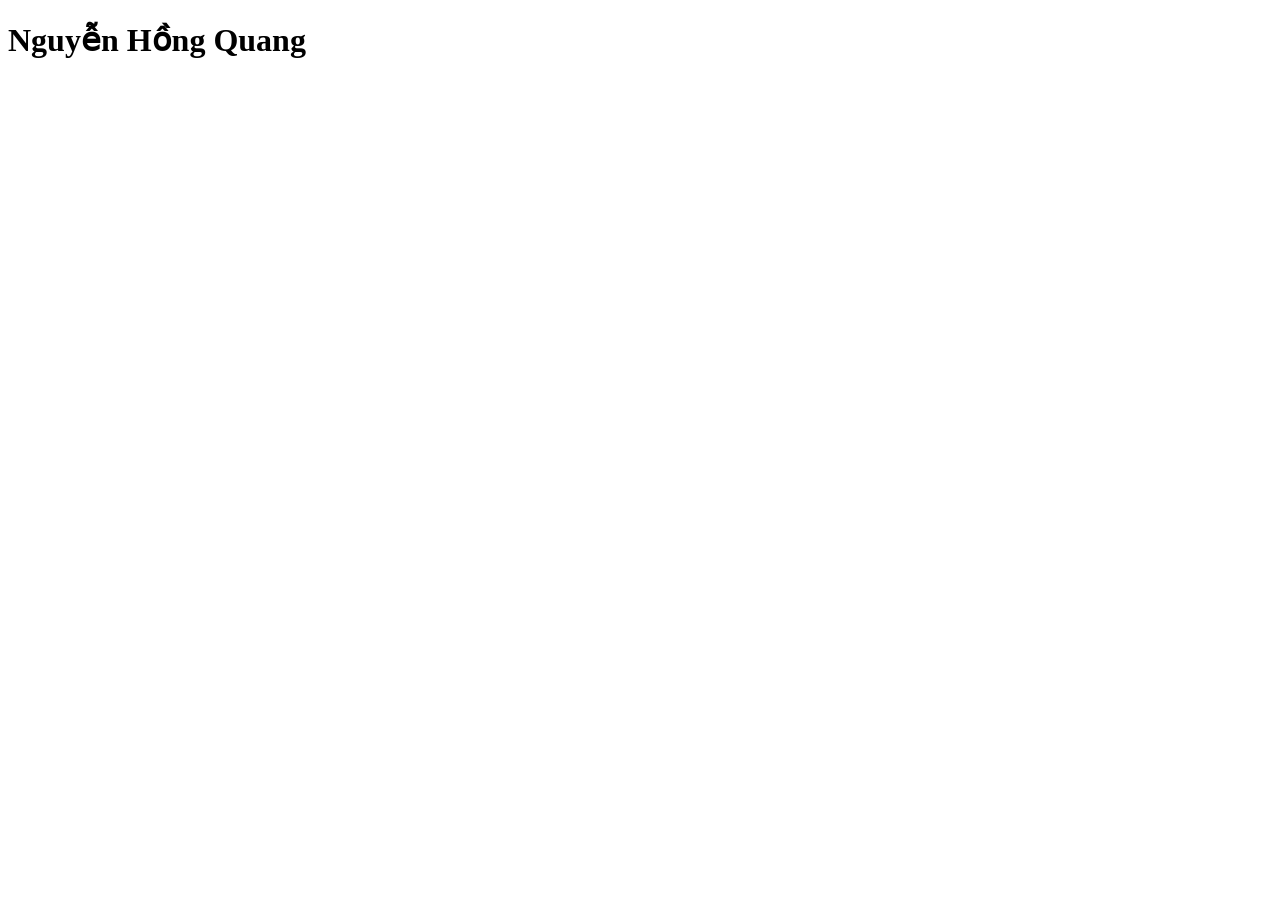
==== index.html @ aab3b7e2 "commit index" ====
<!DOCTYPE html>
<html lang="en">
<head>
    <meta charset="UTF-8">
    <meta http-equiv="X-UA-Compatible" content="IE=edge">
    <meta name="viewport" content="width=device-width, initial-scale=1.0">
    <title>Document</title>
</head>
<body>
    <h1>Nguyễn Hồng Quang</h1>
</body>
</html>
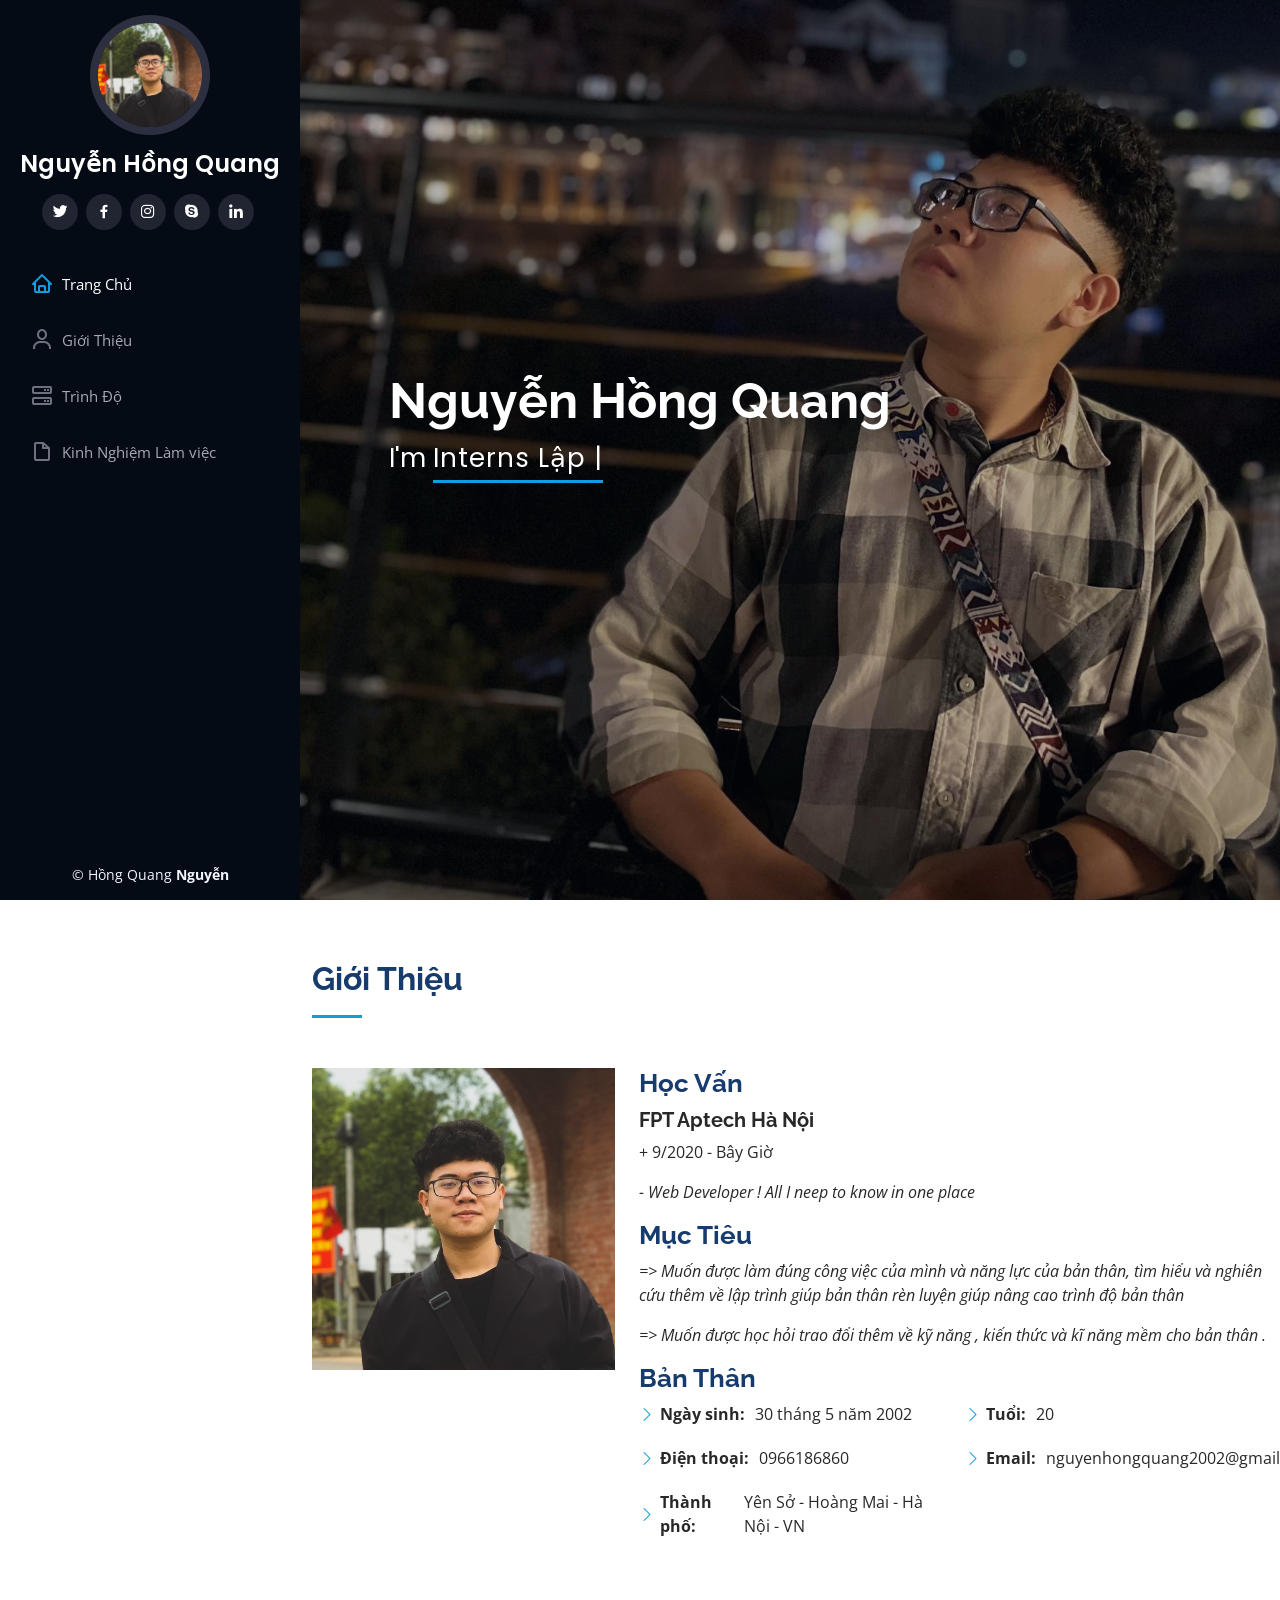
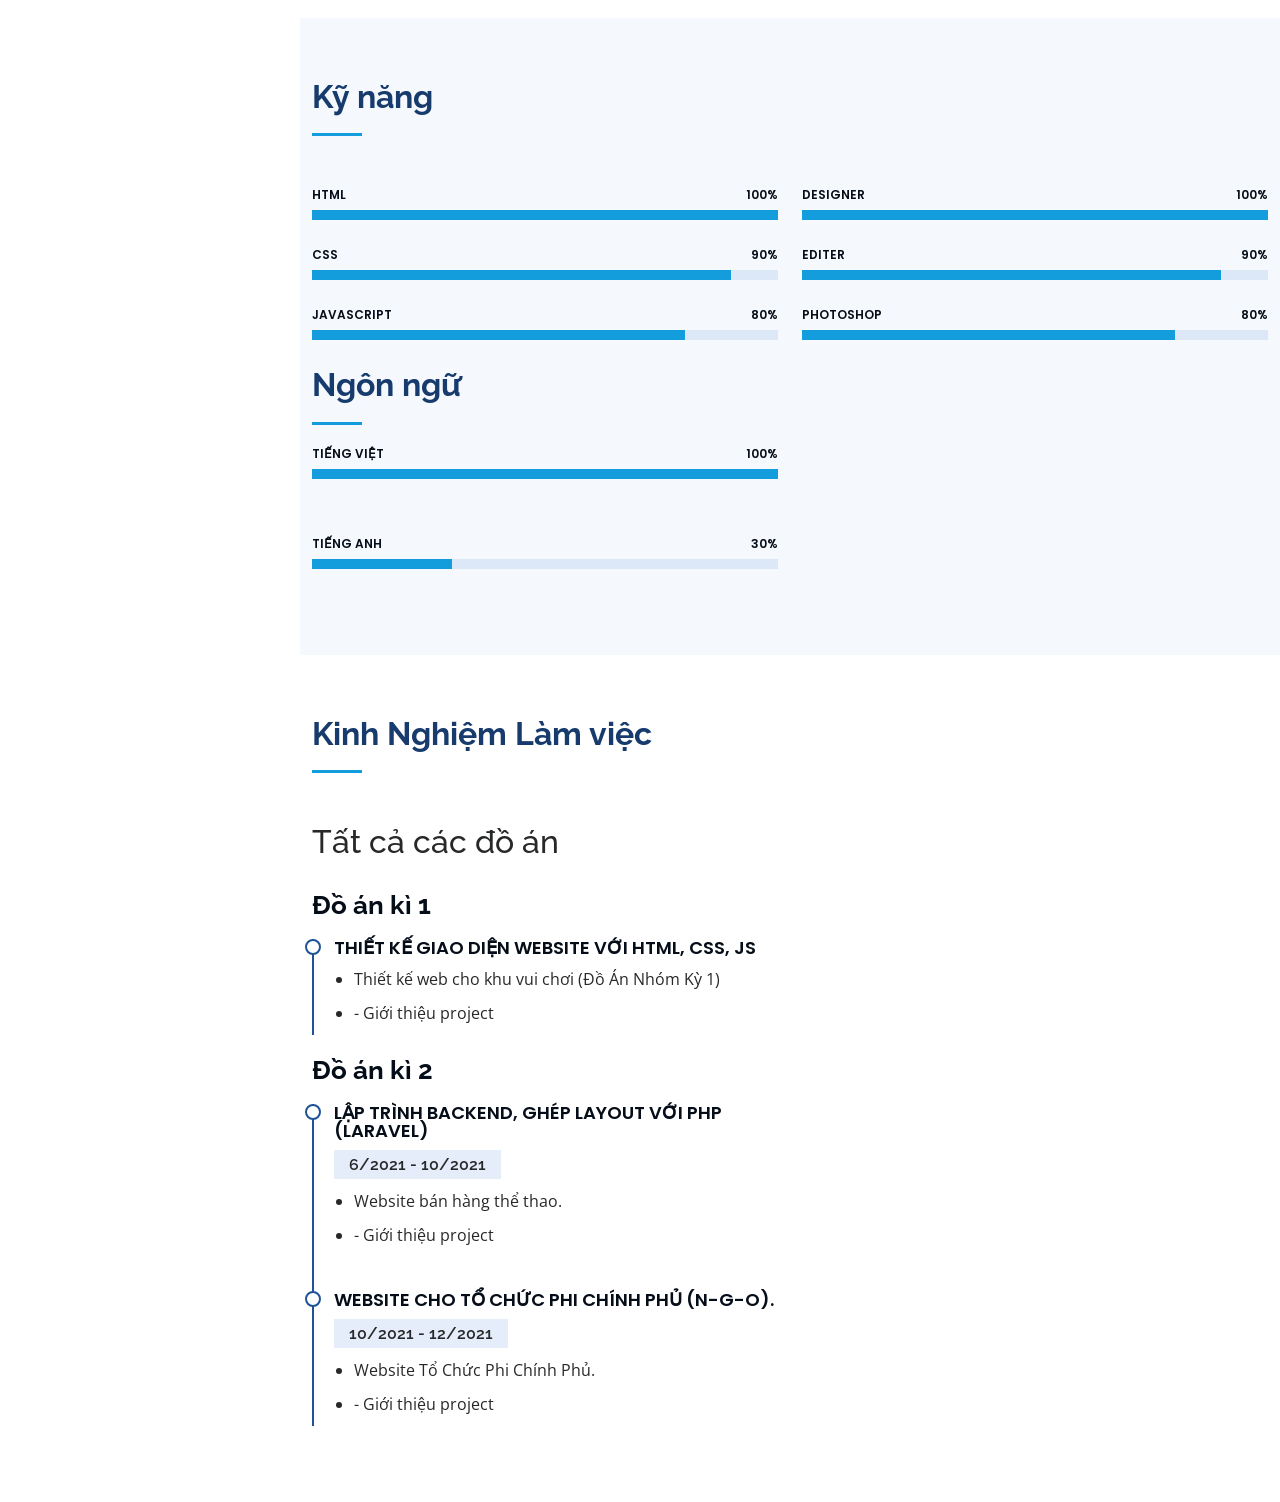
==== commit ada23c51: "updatemoi" ====
--- a/index.html
+++ b/index.html
@@ -4,9 +4,253 @@
     <meta charset="UTF-8">
     <meta http-equiv="X-UA-Compatible" content="IE=edge">
     <meta name="viewport" content="width=device-width, initial-scale=1.0">
-    <title>Document</title>
+    <link href="https://fonts.googleapis.com/css?family=Open+Sans:300,300i,400,400i,600,600i,700,700i|Raleway:300,300i,400,400i,500,500i,600,600i,700,700i|Poppins:300,300i,400,400i,500,500i,600,600i,700,700i" rel="stylesheet">
+
+    <!-- Favicons -->
+    <link href="assets/img/logo.png" rel="icon">
+    <link href="assets/img/apple-touch-icon.png" rel="apple-touch-icon">
+
+    <!-- Google Fonts -->
+    <link href="https://fonts.googleapis.com/css?family=Open+Sans:300,300i,400,400i,600,600i,700,700i|Raleway:300,300i,400,400i,500,500i,600,600i,700,700i|Poppins:300,300i,400,400i,500,500i,600,600i,700,700i" rel="stylesheet">
+
+    <!-- Vendor CSS Files -->
+    <link href="assets/vendor/aos/aos.css" rel="stylesheet">
+    <link href="assets/vendor/bootstrap/css/bootstrap.min.css" rel="stylesheet">
+    <link href="assets/vendor/bootstrap-icons/bootstrap-icons.css" rel="stylesheet">
+    <link href="assets/vendor/boxicons/css/boxicons.min.css" rel="stylesheet">
+    <link href="assets/vendor/glightbox/css/glightbox.min.css" rel="stylesheet">
+    <link href="assets/vendor/swiper/swiper-bundle.min.css" rel="stylesheet">
+
+    <!-- Template Main CSS File -->
+    <link href="assets/css/style.css" rel="stylesheet">
+    <title>Nguyễn Hồng Quang</title>
 </head>
 <body>
-    <h1>Nguyễn Hồng Quang</h1>
+ <!-- ======= Mobile nav toggle button ======= -->
+ <i class="bi bi-list mobile-nav-toggle d-xl-none"></i>
+
+ <!-- ======= Header ======= -->
+ <header id="header">
+   <div class="d-flex flex-column">
+
+     <div class="profile">
+       <img src="assets/img/avata.jpg" alt="" class="img-fluid rounded-circle">
+       <h1 class="text-light"><a href="index.html">Nguyễn Hồng Quang </a></h1>
+       <div class="social-links mt-3 text-center">
+         <a href="#" class="twitter"><i class="bx bxl-twitter"></i></a>
+         <a href="https://www.facebook.com/nguyenhongquang3005.HN" class="facebook"><i class="bx bxl-facebook"></i></a>
+         <a href="https://www.instagram.com/_q.n.h305_/" class="instagram"><i class="bx bxl-instagram"></i></a>
+         <a href="#" class="google-plus"><i class="bx bxl-skype"></i></a>
+         <a href="#" class="linkedin"><i class="bx bxl-linkedin"></i></a>
+       </div>
+     </div>
+
+     <nav id="navbar" class="nav-menu navbar">
+       <ul>
+         <li><a href="#hero" class="nav-link scrollto active"><i class="bx bx-home"></i> <span>Trang Chủ</span></a></li>
+         <li><a href="#about" class="nav-link scrollto"><i class="bx bx-user"></i> <span>Giới Thiệu</span></a></li>
+         <li><a href="#skills" class="nav-link scrollto"><i class="bx bx-server"></i> <span>Trình Độ</span></a></li>
+         <li><a href="#resume" class="nav-link scrollto"><i class="bx bx-file-blank"></i> <span>Kinh Nghiệm Làm việc</span></a></li>
+        </ul>
+       </ul>
+     </nav><!-- .nav-menu -->
+   </div>
+ </header><!-- End Header -->
+ <section id="hero" class="d-flex flex-column justify-content-center align-items-center">
+    <div class="hero-container" data-aos="fade-in">
+      <h1>Nguyễn Hồng Quang</h1>
+      <p>I'm <span class="typed" data-typed-items="Interns Lập Trình Viên ,Designer,Photographer"></span></p>
+    </div>
+  </section><!-- End Hero -->
+  <main id="main">
+
+    <!-- ======= About Section ======= -->
+    <section id="about" class="about">
+      <div class="container">
+
+        <div class="section-title">
+          <h2>Giới Thiệu</h2>
+        </div>
+        <div class="row">
+          <div class="col-lg-4" data-aos="fade-right">
+            <img src="assets/img/avata.jpg" class="img-fluid" alt="">
+          </div>
+          <div class="col-lg-8 pt-4 pt-lg-0 content" data-aos="fade-left">
+            <h3>Học Vấn</h3>
+            <h5><b>FPT Aptech Hà Nội</b></h5>
+            <p> + 9/2020 - Bây Giờ</p>
+            <p><i>- Web Developer ! All I neep to know in one place</i></p>
+            <h3>Mục Tiêu</h3>
+            <h4><b></b></h4>
+            <p><i>=> Muốn được làm đúng công việc của mình và năng lực của bản thân, tìm hiểu và nghiên cứu thêm về lập trình 
+                giúp bản thân rèn luyện giúp nâng cao trình độ bản thân 
+            </i></p>
+            <p><i>=> Muốn được học hỏi trao đổi thêm về kỹ năng , kiến thức và kĩ năng mềm cho bản thân .</i></p>
+            <h3>Bản Thân </h3>
+            <div class="row">
+              <div class="col-lg-6">
+                <ul>
+                  <li><i class="bi bi-chevron-right"></i> <strong>Ngày sinh:</strong> <span>30 tháng 5 năm 2002</span></li>
+                  <li><i class="bi bi-chevron-right"></i> <strong>Điện thoại:</strong> <span>0966186860</span></li>
+                  <li><i class="bi bi-chevron-right"></i> <strong>Thành phố:</strong> <span>Yên Sở - Hoàng Mai - Hà Nội - VN</span></li>
+                </ul>
+              </div>
+              <div class="col-lg-6">
+                <ul>
+                  <li><i class="bi bi-chevron-right"></i> <strong>Tuổi:</strong> <span>20</span></li>
+                  <li><i class="bi bi-chevron-right"></i> <strong>Email:</strong> <span>nguyenhongquang2002@gmail.com</span></li>
+                </ul>
+              </div>
+            </div>
+          </div>
+        </div>
+
+      </div>
+    </section><!-- End About Section -->
+    <!-- ======= Skills Section ======= -->
+    <section id="skills" class="skills section-bg">
+      <div class="container">
+
+        <div class="section-title">
+          <h2>Kỹ năng</h2>
+        </div>
+        <div class="row skills-content">
+          <div class="col-lg-6" data-aos="fade-up">
+
+            <div class="progress">
+              <span class="skill">HTML <i class="val">100%</i></span>
+              <div class="progress-bar-wrap">
+                <div class="progress-bar" role="progressbar" aria-valuenow="100" aria-valuemin="0" aria-valuemax="100"></div>
+              </div>
+            </div>
+
+            <div class="progress">
+              <span class="skill">CSS <i class="val">90%</i></span>
+              <div class="progress-bar-wrap">
+                <div class="progress-bar" role="progressbar" aria-valuenow="90" aria-valuemin="0" aria-valuemax="100"></div>
+              </div>
+            </div>
+
+            <div class="progress">
+              <span class="skill">JavaScript <i class="val">80%</i></span>
+              <div class="progress-bar-wrap">
+                <div class="progress-bar" role="progressbar" aria-valuenow="80" aria-valuemin="0" aria-valuemax="100"></div>
+              </div>
+            </div>
+
+            <div class="section-title">
+            <h2>Ngôn ngữ</h2>
+            
+            <div class="progress">
+                <span class="skill">Tiếng Việt <i class="val">100%</i></span>
+                <div class="progress-bar-wrap">
+                  <div class="progress-bar" role="progressbar" aria-valuenow="100" aria-valuemin="0" aria-valuemax="100"></div>
+                </div>
+              </div>
+            </div>
+
+              <div class="progress">
+                <span class="skill">Tiếng Anh <i class="val">30%</i></span>
+                <div class="progress-bar-wrap">
+                  <div class="progress-bar" role="progressbar" aria-valuenow="30" aria-valuemin="0" aria-valuemax="100"></div>
+                </div>
+              </div>
+
+              
+
+          </div>
+
+          <div class="col-lg-6" data-aos="fade-up" data-aos-delay="100">
+
+            <div class="progress">
+              <span class="skill">Designer <i class="val">100%</i></span>
+              <div class="progress-bar-wrap">
+                <div class="progress-bar" role="progressbar" aria-valuenow="100" aria-valuemin="0" aria-valuemax="100"></div>
+              </div>
+            </div>
+
+            <div class="progress">
+              <span class="skill">Editer <i class="val">90%</i></span>
+              <div class="progress-bar-wrap">
+                <div class="progress-bar" role="progressbar" aria-valuenow="90" aria-valuemin="0" aria-valuemax="100"></div>
+              </div>
+            </div>
+
+            <div class="progress">
+              <span class="skill">Photoshop <i class="val">80%</i></span>
+              <div class="progress-bar-wrap">
+                <div class="progress-bar" role="progressbar" aria-valuenow="80" aria-valuemin="0" aria-valuemax="100"></div>
+              </div>
+            </div>
+
+          </div>
+
+        </div>
+
+      </div>
+    </section><!-- End Skills Section -->
+
+    <!-- ======= Resume Section ======= -->
+    <section id="resume" class="resume">
+      <div class="container">
+        <div class="section-title">
+          <h2>Kinh Nghiệm Làm việc</h2>
+        </div>
+        <h2>Tất cả các đồ án </h2>
+        <div class="row">
+          <div class="col-lg-6" data-aos="fade-up">
+            <h3 class="resume-title">Đồ án kì 1</h3>
+            <div class="resume-item pb-0">
+              <h4>Thiết kế giao diện Website với HTML, CSS, JS</h4>
+              <ul>
+                <li>Thiết kế web cho khu vui chơi (Đồ Án Nhóm Kỳ 1)</li>
+                <li>- Giới thiệu project</li>
+              </ul>
+            </div>
+
+            <h3 class="resume-title">Đồ án kì 2</h3>
+            <div class="resume-item">
+              <h4>Lập trình Backend, ghép layout với PHP (Laravel)</h4>
+              <h5>6/2021 - 10/2021</h5>
+              <ul>
+                <li>Website bán hàng thể thao.</li>
+                <li>- Giới thiệu project</li>
+              </ul>
+            </div>
+            <div class="resume-item">
+              <h4>Website cho tổ chức phi chính phủ (N-G-O).</h4>
+              <h5>10/2021 - 12/2021</h5>
+              <ul>
+                <li>Website Tổ Chức Phi Chính Phủ.</li>
+                <li>- Giới thiệu project</li>
+              </ul>
+            </div>
+          </div>
+        </div>
+
+      </div>
+    </section><!-- End Resume Section -->
+    <!-- ======= Testimonials Section ======= -->
+  </main><!-- End #main -->
+  <footer id="footer">
+    <div class="container">
+      <div class="copyright">
+        &copy; Hồng Quang <strong><span>Nguyễn</span></strong>
+      </div>
+    </div>
+  </footer><!-- End  Footer -->
 </body>
+  <!-- Vendor JS Files -->
+  <script src="assets/vendor/purecounter/purecounter.js"></script>
+  <script src="assets/vendor/aos/aos.js"></script>
+  <script src="assets/vendor/bootstrap/js/bootstrap.bundle.min.js"></script>
+  <script src="assets/vendor/glightbox/js/glightbox.min.js"></script>
+  <script src="assets/vendor/isotope-layout/isotope.pkgd.min.js"></script>
+  <script src="assets/vendor/swiper/swiper-bundle.min.js"></script>
+  <script src="assets/vendor/typed.js/typed.min.js"></script>
+  <script src="assets/vendor/waypoints/noframework.waypoints.js"></script>
+  <script src="assets/vendor/php-email-form/validate.js"></script>
+
+  <!-- Template Main JS File -->
+  <script src="assets/js/main.js"></script>
 </html>
--- a/assets/css/style.css
+++ b/assets/css/style.css
@@ -0,0 +1,954 @@
+/**
+* Template Name: iPortfolio - v3.7.0
+* Template URL: https://bootstrapmade.com/iportfolio-bootstrap-portfolio-websites-template/
+* Author: BootstrapMade.com
+* License: https://bootstrapmade.com/license/
+*/
+
+/*--------------------------------------------------------------
+# General
+--------------------------------------------------------------*/
+body {
+  font-family: "Open Sans", sans-serif;
+  color: #272829;
+}
+
+a {
+  color: #149ddd;
+  text-decoration: none;
+}
+
+a:hover {
+  color: #37b3ed;
+  text-decoration: none;
+}
+
+h1, h2, h3, h4, h5, h6 {
+  font-family: "Raleway", sans-serif;
+}
+
+/*--------------------------------------------------------------
+# Back to top button
+--------------------------------------------------------------*/
+.back-to-top {
+  position: fixed;
+  visibility: hidden;
+  opacity: 0;
+  right: 15px;
+  bottom: 15px;
+  z-index: 996;
+  background: #149ddd;
+  width: 40px;
+  height: 40px;
+  border-radius: 50px;
+  transition: all 0.4s;
+}
+.back-to-top i {
+  font-size: 28px;
+  color: #fff;
+  line-height: 0;
+}
+.back-to-top:hover {
+  background: #2eafec;
+  color: #fff;
+}
+.back-to-top.active {
+  visibility: visible;
+  opacity: 1;
+}
+
+/*--------------------------------------------------------------
+# Header
+--------------------------------------------------------------*/
+#header {
+  position: fixed;
+  top: 0;
+  left: 0;
+  bottom: 0;
+  width: 300px;
+  transition: all ease-in-out 0.5s;
+  z-index: 9997;
+  transition: all 0.5s;
+  padding: 0 15px;
+  background: #040b14;
+  overflow-y: auto;
+}
+#header .profile img {
+  margin: 15px auto;
+  display: block;
+  width: 120px;
+  border: 8px solid #2c2f3f;
+}
+#header .profile h1 {
+  font-size: 24px;
+  margin: 0;
+  padding: 0;
+  font-weight: 600;
+  -moz-text-align-last: center;
+  text-align-last: center;
+  font-family: "Poppins", sans-serif;
+}
+#header .profile h1 a, #header .profile h1 a:hover {
+  color: #fff;
+  text-decoration: none;
+}
+#header .profile .social-links a {
+  font-size: 18px;
+  display: inline-block;
+  background: #212431;
+  color: #fff;
+  line-height: 1;
+  padding: 8px 0;
+  margin-right: 4px;
+  border-radius: 50%;
+  text-align: center;
+  width: 36px;
+  height: 36px;
+  transition: 0.3s;
+}
+#header .profile .social-links a:hover {
+  background: #149ddd;
+  color: #fff;
+  text-decoration: none;
+}
+
+#main {
+  margin-left: 300px;
+}
+
+@media (max-width: 1199px) {
+  #header {
+    left: -300px;
+  }
+
+  #main {
+    margin-left: 0;
+  }
+}
+/*--------------------------------------------------------------
+# Navigation Menu
+--------------------------------------------------------------*/
+/* Desktop Navigation */
+.nav-menu {
+  padding: 30px 0 0 0;
+}
+.nav-menu * {
+  margin: 0;
+  padding: 0;
+  list-style: none;
+}
+.nav-menu > ul > li {
+  position: relative;
+  white-space: nowrap;
+}
+.nav-menu a, .nav-menu a:focus {
+  display: flex;
+  align-items: center;
+  color: #a8a9b4;
+  padding: 12px 15px;
+  margin-bottom: 8px;
+  transition: 0.3s;
+  font-size: 15px;
+}
+.nav-menu a i, .nav-menu a:focus i {
+  font-size: 24px;
+  padding-right: 8px;
+  color: #6f7180;
+}
+.nav-menu a:hover, .nav-menu .active, .nav-menu .active:focus, .nav-menu li:hover > a {
+  text-decoration: none;
+  color: #fff;
+}
+.nav-menu a:hover i, .nav-menu .active i, .nav-menu .active:focus i, .nav-menu li:hover > a i {
+  color: #149ddd;
+}
+
+/* Mobile Navigation */
+.mobile-nav-toggle {
+  position: fixed;
+  right: 15px;
+  top: 15px;
+  z-index: 9998;
+  border: 0;
+  font-size: 24px;
+  transition: all 0.4s;
+  outline: none !important;
+  background-color: #149ddd;
+  color: #fff;
+  width: 40px;
+  height: 40px;
+  display: inline-flex;
+  align-items: center;
+  justify-content: center;
+  line-height: 0;
+  border-radius: 50px;
+  cursor: pointer;
+}
+
+.mobile-nav-active {
+  overflow: hidden;
+}
+.mobile-nav-active #header {
+  left: 0;
+}
+
+/*--------------------------------------------------------------
+# Hero Section
+--------------------------------------------------------------*/
+#hero {
+  width: 100%;
+  height: 100vh;
+  background: url("../img/anh.jpg") top center;
+  background-size: cover;
+}
+#hero:before {
+  content: "";
+  background: rgba(5, 13, 24, 0.3);
+  position: absolute;
+  bottom: 0;
+  top: 0;
+  left: 0;
+  right: 0;
+  z-index: 1;
+}
+#hero .hero-container {
+  position: relative;
+  z-index: 2;
+  min-width: 300px;
+}
+#hero h1 {
+  margin: 0 0 10px 0;
+  font-size: 50px;
+  font-weight: 700;
+  line-height: 56px;
+  color: #fff;
+}
+#hero p {
+  color: #fff;
+  margin-bottom: 50px;
+  font-size: 26px;
+  font-family: "Poppins", sans-serif;
+}
+#hero p span {
+  color: #fff;
+  padding-bottom: 4px;
+  letter-spacing: 1px;
+  border-bottom: 3px solid #149ddd;
+}
+@media (min-width: 1024px) {
+  #hero {
+    background-attachment: fixed;
+  }
+}
+@media (max-width: 768px) {
+  #hero h1 {
+    font-size: 28px;
+    line-height: 36px;
+  }
+  #hero h2 {
+    font-size: 18px;
+    line-height: 24px;
+    margin-bottom: 30px;
+  }
+}
+
+/*--------------------------------------------------------------
+# Sections General
+--------------------------------------------------------------*/
+section {
+  padding: 60px 0;
+  overflow: hidden;
+}
+
+.section-bg {
+  background: #f5f8fd;
+}
+
+.section-title {
+  padding-bottom: 30px;
+}
+.section-title h2 {
+  font-size: 32px;
+  font-weight: bold;
+  margin-bottom: 20px;
+  padding-bottom: 20px;
+  position: relative;
+  color: #173b6c;
+}
+.section-title h2::after {
+  content: "";
+  position: absolute;
+  display: block;
+  width: 50px;
+  height: 3px;
+  background: #149ddd;
+  bottom: 0;
+  left: 0;
+}
+.section-title p {
+  margin-bottom: 0;
+}
+
+/*--------------------------------------------------------------
+# About
+--------------------------------------------------------------*/
+.about .content h3 {
+  font-weight: 700;
+  font-size: 26px;
+  color: #173b6c;
+}
+.about .content ul {
+  list-style: none;
+  padding: 0;
+}
+.about .content ul li {
+  margin-bottom: 20px;
+  display: flex;
+  align-items: center;
+}
+.about .content ul strong {
+  margin-right: 10px;
+}
+.about .content ul i {
+  font-size: 16px;
+  margin-right: 5px;
+  color: #149ddd;
+  line-height: 0;
+}
+.about .content p:last-child {
+  margin-bottom: 0;
+}
+
+/*--------------------------------------------------------------
+# Facts
+--------------------------------------------------------------*/
+.facts {
+  padding-bottom: 30px;
+}
+.facts .count-box {
+  padding: 30px;
+  width: 100%;
+}
+.facts .count-box i {
+  display: block;
+  font-size: 44px;
+  color: #149ddd;
+  float: left;
+  line-height: 0;
+}
+.facts .count-box span {
+  font-size: 48px;
+  line-height: 40px;
+  display: block;
+  font-weight: 700;
+  color: #050d18;
+  margin-left: 60px;
+}
+.facts .count-box p {
+  padding: 15px 0 0 0;
+  margin: 0 0 0 60px;
+  font-family: "Raleway", sans-serif;
+  font-size: 14px;
+  color: #122f57;
+}
+.facts .count-box a {
+  font-weight: 600;
+  display: block;
+  margin-top: 20px;
+  color: #122f57;
+  font-size: 15px;
+  font-family: "Poppins", sans-serif;
+  transition: ease-in-out 0.3s;
+}
+.facts .count-box a:hover {
+  color: #1f5297;
+}
+
+/*--------------------------------------------------------------
+# Akills
+--------------------------------------------------------------*/
+.skills .progress {
+  height: 60px;
+  display: block;
+  background: none;
+  border-radius: 0;
+}
+.skills .progress .skill {
+  padding: 0;
+  margin: 0 0 6px 0;
+  text-transform: uppercase;
+  display: block;
+  font-weight: 600;
+  font-family: "Poppins", sans-serif;
+  color: #050d18;
+}
+.skills .progress .skill .val {
+  float: right;
+  font-style: normal;
+}
+.skills .progress-bar-wrap {
+  background: #dce8f8;
+  height: 10px;
+}
+.skills .progress-bar {
+  width: 1px;
+  height: 10px;
+  transition: 0.9s;
+  background-color: #149ddd;
+}
+
+/*--------------------------------------------------------------
+# Resume
+--------------------------------------------------------------*/
+.resume .resume-title {
+  font-size: 26px;
+  font-weight: 700;
+  margin-top: 20px;
+  margin-bottom: 20px;
+  color: #050d18;
+}
+.resume .resume-item {
+  padding: 0 0 20px 20px;
+  margin-top: -2px;
+  border-left: 2px solid #1f5297;
+  position: relative;
+}
+.resume .resume-item h4 {
+  line-height: 18px;
+  font-size: 18px;
+  font-weight: 600;
+  text-transform: uppercase;
+  font-family: "Poppins", sans-serif;
+  color: #050d18;
+  margin-bottom: 10px;
+}
+.resume .resume-item h5 {
+  font-size: 16px;
+  background: #e4edf9;
+  padding: 5px 15px;
+  display: inline-block;
+  font-weight: 600;
+  margin-bottom: 10px;
+}
+.resume .resume-item ul {
+  padding-left: 20px;
+}
+.resume .resume-item ul li {
+  padding-bottom: 10px;
+}
+.resume .resume-item:last-child {
+  padding-bottom: 0;
+}
+.resume .resume-item::before {
+  content: "";
+  position: absolute;
+  width: 16px;
+  height: 16px;
+  border-radius: 50px;
+  left: -9px;
+  top: 0;
+  background: #fff;
+  border: 2px solid #1f5297;
+}
+
+/*--------------------------------------------------------------
+# Portfolio
+--------------------------------------------------------------*/
+.portfolio .portfolio-item {
+  margin-bottom: 30px;
+}
+.portfolio #portfolio-flters {
+  padding: 0;
+  margin: 0 auto 35px auto;
+  list-style: none;
+  text-align: center;
+  background: #fff;
+  border-radius: 50px;
+  padding: 2px 15px;
+}
+.portfolio #portfolio-flters li {
+  cursor: pointer;
+  display: inline-block;
+  padding: 10px 15px 8px 15px;
+  font-size: 14px;
+  font-weight: 600;
+  line-height: 1;
+  text-transform: uppercase;
+  color: #272829;
+  margin-bottom: 5px;
+  transition: all 0.3s ease-in-out;
+}
+.portfolio #portfolio-flters li:hover, .portfolio #portfolio-flters li.filter-active {
+  color: #149ddd;
+}
+.portfolio #portfolio-flters li:last-child {
+  margin-right: 0;
+}
+.portfolio .portfolio-wrap {
+  transition: 0.3s;
+  position: relative;
+  overflow: hidden;
+  z-index: 1;
+}
+.portfolio .portfolio-wrap::before {
+  content: "";
+  background: rgba(255, 255, 255, 0.5);
+  position: absolute;
+  left: 0;
+  right: 0;
+  top: 0;
+  bottom: 0;
+  transition: all ease-in-out 0.3s;
+  z-index: 2;
+  opacity: 0;
+}
+.portfolio .portfolio-wrap .portfolio-links {
+  opacity: 1;
+  left: 0;
+  right: 0;
+  bottom: -60px;
+  z-index: 3;
+  position: absolute;
+  transition: all ease-in-out 0.3s;
+  display: flex;
+  justify-content: center;
+}
+.portfolio .portfolio-wrap .portfolio-links a {
+  color: #fff;
+  font-size: 28px;
+  text-align: center;
+  background: rgba(20, 157, 221, 0.75);
+  transition: 0.3s;
+  width: 50%;
+}
+.portfolio .portfolio-wrap .portfolio-links a:hover {
+  background: rgba(20, 157, 221, 0.95);
+}
+.portfolio .portfolio-wrap .portfolio-links a + a {
+  border-left: 1px solid #37b3ed;
+}
+.portfolio .portfolio-wrap:hover::before {
+  top: 0;
+  left: 0;
+  right: 0;
+  bottom: 0;
+  opacity: 1;
+}
+.portfolio .portfolio-wrap:hover .portfolio-links {
+  opacity: 1;
+  bottom: 0;
+}
+
+/*--------------------------------------------------------------
+# Portfolio Details
+--------------------------------------------------------------*/
+.portfolio-details {
+  padding-top: 40px;
+}
+.portfolio-details .portfolio-details-slider img {
+  width: 100%;
+}
+.portfolio-details .portfolio-details-slider .swiper-pagination {
+  margin-top: 20px;
+  position: relative;
+}
+.portfolio-details .portfolio-details-slider .swiper-pagination .swiper-pagination-bullet {
+  width: 12px;
+  height: 12px;
+  background-color: #fff;
+  opacity: 1;
+  border: 1px solid #149ddd;
+}
+.portfolio-details .portfolio-details-slider .swiper-pagination .swiper-pagination-bullet-active {
+  background-color: #149ddd;
+}
+.portfolio-details .portfolio-info {
+  padding: 30px;
+  box-shadow: 0px 0 30px rgba(5, 13, 24, 0.08);
+}
+.portfolio-details .portfolio-info h3 {
+  font-size: 22px;
+  font-weight: 700;
+  margin-bottom: 20px;
+  padding-bottom: 20px;
+  border-bottom: 1px solid #eee;
+}
+.portfolio-details .portfolio-info ul {
+  list-style: none;
+  padding: 0;
+  font-size: 15px;
+}
+.portfolio-details .portfolio-info ul li + li {
+  margin-top: 10px;
+}
+.portfolio-details .portfolio-description {
+  padding-top: 30px;
+}
+.portfolio-details .portfolio-description h2 {
+  font-size: 26px;
+  font-weight: 700;
+  margin-bottom: 20px;
+}
+.portfolio-details .portfolio-description p {
+  padding: 0;
+}
+
+/*--------------------------------------------------------------
+# Services
+--------------------------------------------------------------*/
+.services .icon-box {
+  margin-bottom: 20px;
+}
+.services .icon {
+  float: left;
+  display: flex;
+  align-items: center;
+  justify-content: center;
+  width: 54px;
+  height: 54px;
+  background: #149ddd;
+  border-radius: 50%;
+  transition: 0.5s;
+  border: 1px solid #149ddd;
+}
+.services .icon i {
+  color: #fff;
+  font-size: 24px;
+  line-height: 0;
+}
+.services .icon-box:hover .icon {
+  background: #fff;
+}
+.services .icon-box:hover .icon i {
+  color: #149ddd;
+}
+.services .title {
+  margin-left: 80px;
+  font-weight: 700;
+  margin-bottom: 15px;
+  font-size: 18px;
+}
+.services .title a {
+  color: #343a40;
+}
+.services .title a:hover {
+  color: #149ddd;
+}
+.services .description {
+  margin-left: 80px;
+  line-height: 24px;
+  font-size: 14px;
+}
+
+/*--------------------------------------------------------------
+# Testimonials
+--------------------------------------------------------------*/
+.testimonials .testimonials-carousel, .testimonials .testimonials-slider {
+  overflow: hidden;
+}
+.testimonials .testimonial-item {
+  box-sizing: content-box;
+  text-align: center;
+  min-height: 320px;
+}
+.testimonials .testimonial-item .testimonial-img {
+  width: 90px;
+  border-radius: 50%;
+  margin: 0 auto;
+}
+.testimonials .testimonial-item h3 {
+  font-size: 18px;
+  font-weight: bold;
+  margin: 10px 0 5px 0;
+  color: #111;
+}
+.testimonials .testimonial-item h4 {
+  font-size: 14px;
+  color: #999;
+  margin: 0;
+}
+.testimonials .testimonial-item .quote-icon-left, .testimonials .testimonial-item .quote-icon-right {
+  color: #c3e8fa;
+  font-size: 26px;
+}
+.testimonials .testimonial-item .quote-icon-left {
+  display: inline-block;
+  left: -5px;
+  position: relative;
+}
+.testimonials .testimonial-item .quote-icon-right {
+  display: inline-block;
+  right: -5px;
+  position: relative;
+  top: 10px;
+}
+.testimonials .testimonial-item p {
+  font-style: italic;
+  margin: 0 15px 15px 15px;
+  padding: 20px;
+  background: #fff;
+  position: relative;
+  margin-bottom: 35px;
+  border-radius: 6px;
+  box-shadow: 0px 2px 15px rgba(0, 0, 0, 0.1);
+}
+.testimonials .testimonial-item p::after {
+  content: "";
+  width: 0;
+  height: 0;
+  border-top: 20px solid #fff;
+  border-right: 20px solid transparent;
+  border-left: 20px solid transparent;
+  position: absolute;
+  bottom: -20px;
+  left: calc(50% - 20px);
+}
+.testimonials .swiper-pagination {
+  margin-top: 20px;
+  position: relative;
+}
+.testimonials .swiper-pagination .swiper-pagination-bullet {
+  width: 12px;
+  height: 12px;
+  background-color: #fff;
+  opacity: 1;
+  border: 1px solid #149ddd;
+}
+.testimonials .swiper-pagination .swiper-pagination-bullet-active {
+  background-color: #149ddd;
+}
+
+/*--------------------------------------------------------------
+# Contact
+--------------------------------------------------------------*/
+.contact {
+  padding-bottom: 130px;
+}
+.contact .info {
+  padding: 30px;
+  background: #fff;
+  width: 100%;
+  box-shadow: 0 0 24px 0 rgba(0, 0, 0, 0.12);
+}
+.contact .info i {
+  font-size: 20px;
+  color: #149ddd;
+  float: left;
+  width: 44px;
+  height: 44px;
+  background: #dff3fc;
+  display: flex;
+  justify-content: center;
+  align-items: center;
+  border-radius: 50px;
+  transition: all 0.3s ease-in-out;
+}
+.contact .info h4 {
+  padding: 0 0 0 60px;
+  font-size: 22px;
+  font-weight: 600;
+  margin-bottom: 5px;
+  color: #050d18;
+}
+.contact .info p {
+  padding: 0 0 10px 60px;
+  margin-bottom: 20px;
+  font-size: 14px;
+  color: #173b6c;
+}
+.contact .info .email p {
+  padding-top: 5px;
+}
+.contact .info .social-links {
+  padding-left: 60px;
+}
+.contact .info .social-links a {
+  font-size: 18px;
+  display: inline-block;
+  background: #333;
+  color: #fff;
+  line-height: 1;
+  padding: 8px 0;
+  border-radius: 50%;
+  text-align: center;
+  width: 36px;
+  height: 36px;
+  transition: 0.3s;
+  margin-right: 10px;
+}
+.contact .info .social-links a:hover {
+  background: #149ddd;
+  color: #fff;
+}
+.contact .info .email:hover i, .contact .info .address:hover i, .contact .info .phone:hover i {
+  background: #149ddd;
+  color: #fff;
+}
+.contact .php-email-form {
+  width: 100%;
+  padding: 30px;
+  background: #fff;
+  box-shadow: 0 0 24px 0 rgba(0, 0, 0, 0.12);
+}
+.contact .php-email-form .form-group {
+  padding-bottom: 8px;
+}
+.contact .php-email-form .validate {
+  display: none;
+  color: red;
+  margin: 0 0 15px 0;
+  font-weight: 400;
+  font-size: 13px;
+}
+.contact .php-email-form .error-message {
+  display: none;
+  color: #fff;
+  background: #ed3c0d;
+  text-align: left;
+  padding: 15px;
+  font-weight: 600;
+}
+.contact .php-email-form .error-message br + br {
+  margin-top: 25px;
+}
+.contact .php-email-form .sent-message {
+  display: none;
+  color: #fff;
+  background: #18d26e;
+  text-align: center;
+  padding: 15px;
+  font-weight: 600;
+}
+.contact .php-email-form .loading {
+  display: none;
+  background: #fff;
+  text-align: center;
+  padding: 15px;
+}
+.contact .php-email-form .loading:before {
+  content: "";
+  display: inline-block;
+  border-radius: 50%;
+  width: 24px;
+  height: 24px;
+  margin: 0 10px -6px 0;
+  border: 3px solid #18d26e;
+  border-top-color: #eee;
+  -webkit-animation: animate-loading 1s linear infinite;
+  animation: animate-loading 1s linear infinite;
+}
+.contact .php-email-form .form-group {
+  margin-bottom: 15px;
+}
+.contact .php-email-form label {
+  padding-bottom: 8px;
+}
+.contact .php-email-form input, .contact .php-email-form textarea {
+  border-radius: 0;
+  box-shadow: none;
+  font-size: 14px;
+}
+.contact .php-email-form input {
+  height: 44px;
+}
+.contact .php-email-form textarea {
+  padding: 10px 15px;
+}
+.contact .php-email-form button[type=submit] {
+  background: #149ddd;
+  border: 0;
+  padding: 10px 24px;
+  color: #fff;
+  transition: 0.4s;
+  border-radius: 4px;
+}
+.contact .php-email-form button[type=submit]:hover {
+  background: #37b3ed;
+}
+@-webkit-keyframes animate-loading {
+  0% {
+    transform: rotate(0deg);
+  }
+  100% {
+    transform: rotate(360deg);
+  }
+}
+@keyframes animate-loading {
+  0% {
+    transform: rotate(0deg);
+  }
+  100% {
+    transform: rotate(360deg);
+  }
+}
+
+/*--------------------------------------------------------------
+# Breadcrumbs
+--------------------------------------------------------------*/
+.breadcrumbs {
+  padding: 20px 0;
+  background: #f9f9f9;
+}
+.breadcrumbs h2 {
+  font-size: 26px;
+  font-weight: 300;
+}
+.breadcrumbs ol {
+  display: flex;
+  flex-wrap: wrap;
+  list-style: none;
+  padding: 0;
+  margin: 0;
+  font-size: 15px;
+}
+.breadcrumbs ol li + li {
+  padding-left: 10px;
+}
+.breadcrumbs ol li + li::before {
+  display: inline-block;
+  padding-right: 10px;
+  color: #0e2442;
+  content: "/";
+}
+@media (max-width: 768px) {
+  .breadcrumbs .d-flex {
+    display: block !important;
+  }
+  .breadcrumbs ol {
+    display: block;
+  }
+  .breadcrumbs ol li {
+    display: inline-block;
+  }
+}
+
+/*--------------------------------------------------------------
+# Footer
+--------------------------------------------------------------*/
+#footer {
+  padding: 15px;
+  color: #f4f6fd;
+  font-size: 14px;
+  position: fixed;
+  left: 0;
+  bottom: 0;
+  width: 300px;
+  z-index: 9999;
+  background: #040b14;
+}
+#footer .copyright {
+  text-align: center;
+}
+#footer .credits {
+  padding-top: 5px;
+  text-align: center;
+  font-size: 13px;
+  color: #eaebf0;
+}
+@media (max-width: 1199px) {
+  #footer {
+    position: static;
+    width: auto;
+    padding-right: 20px 15px;
+  }
+}
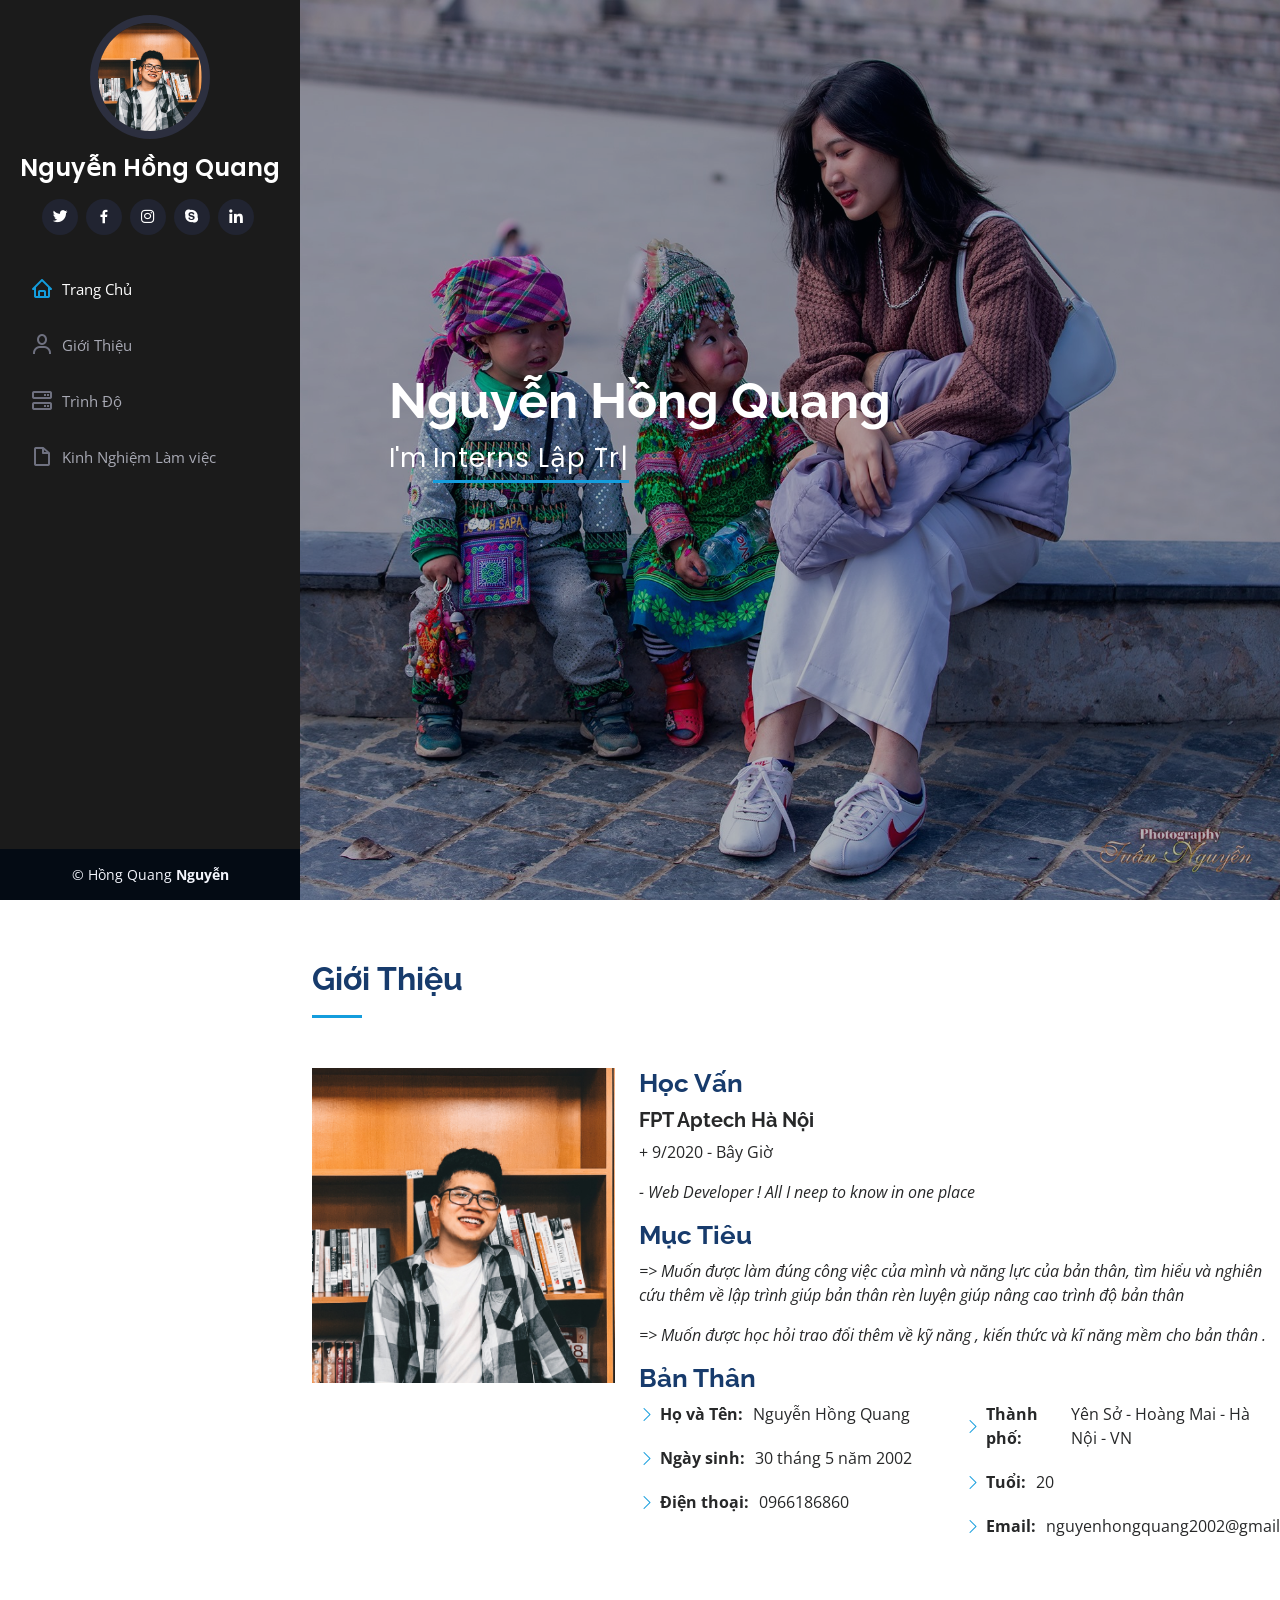
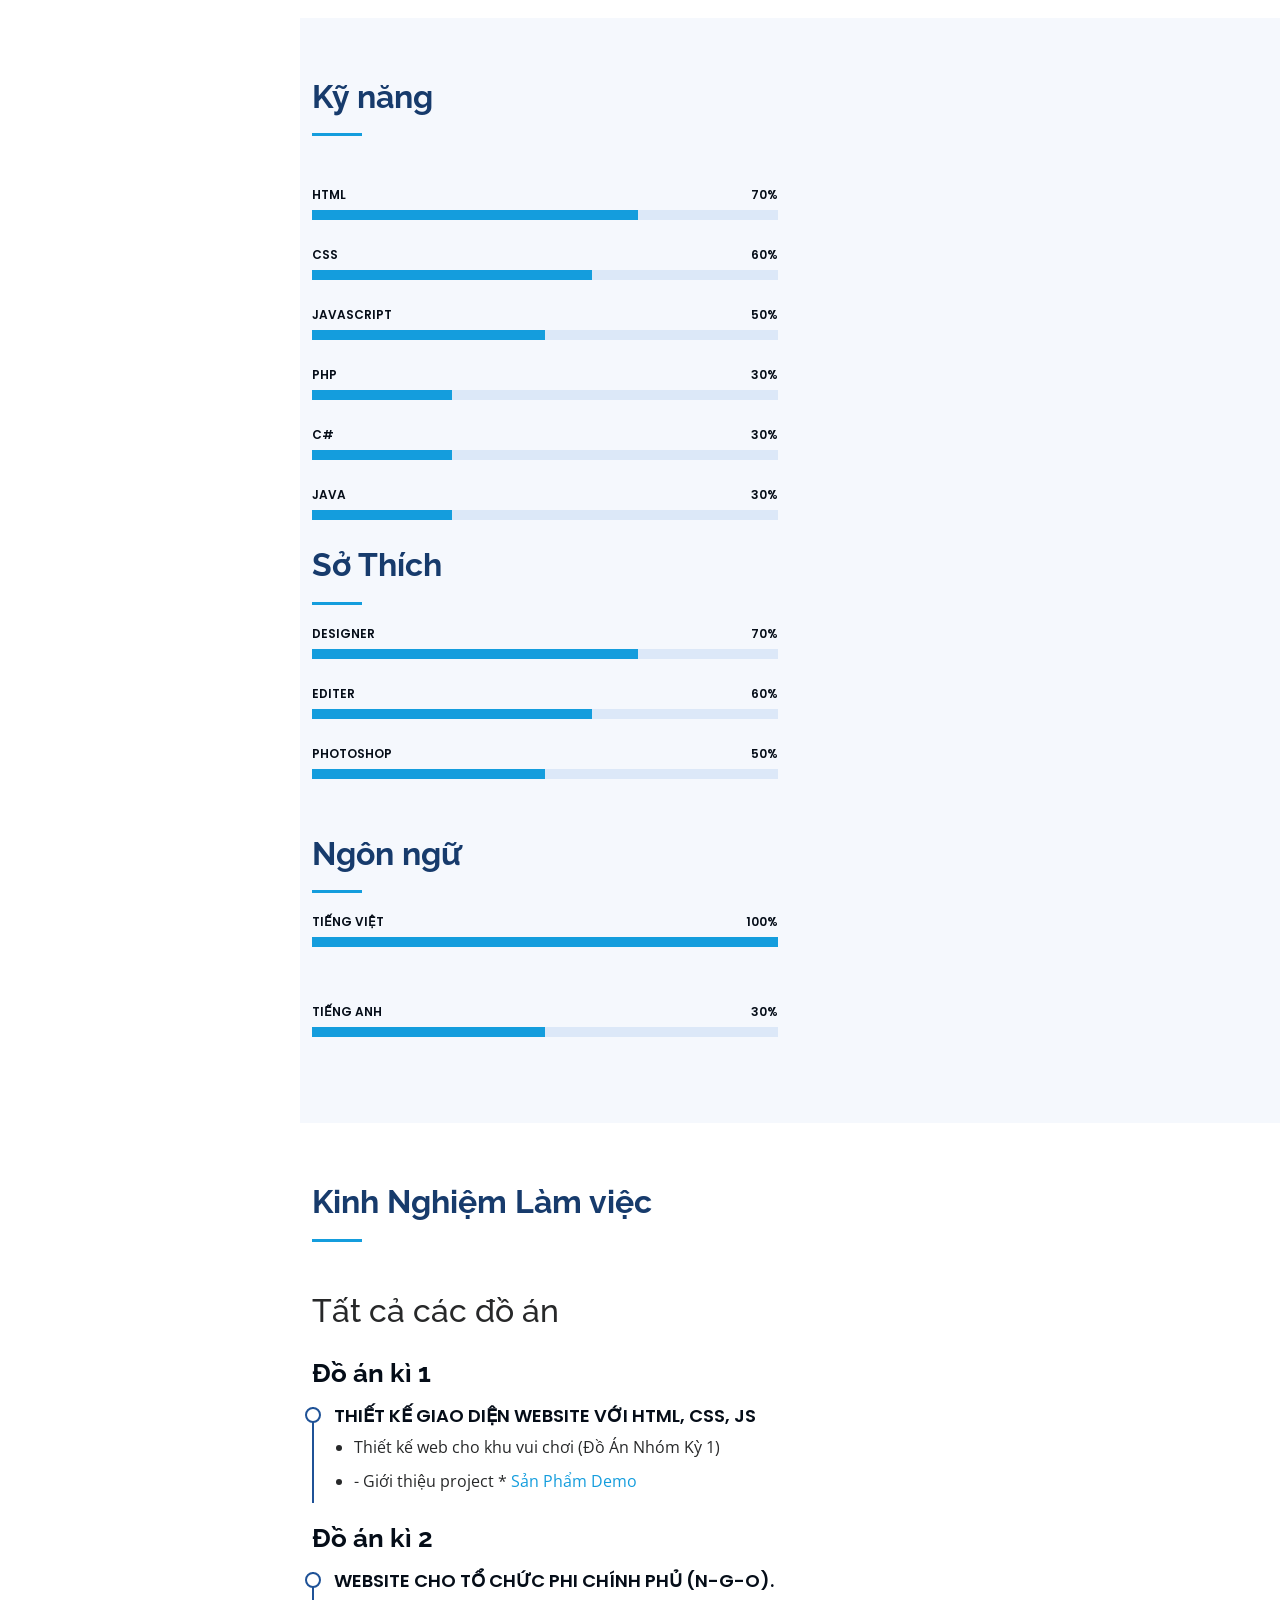
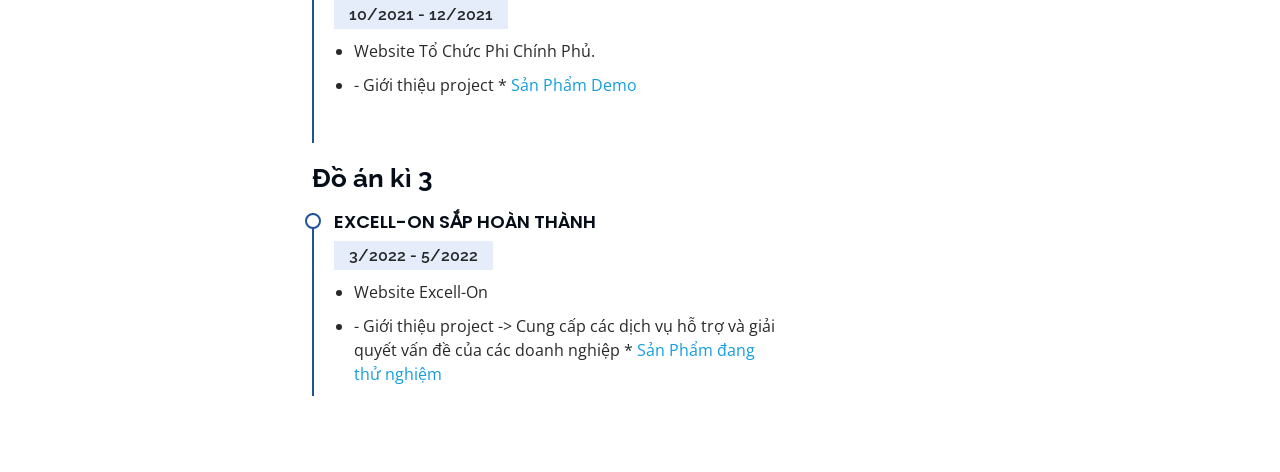
==== commit 878c55a4: "update new" ====
--- a/index.html
+++ b/index.html
@@ -1,65 +1,73 @@
 <!DOCTYPE html>
 <html lang="en">
+
 <head>
-    <meta charset="UTF-8">
-    <meta http-equiv="X-UA-Compatible" content="IE=edge">
-    <meta name="viewport" content="width=device-width, initial-scale=1.0">
-    <link href="https://fonts.googleapis.com/css?family=Open+Sans:300,300i,400,400i,600,600i,700,700i|Raleway:300,300i,400,400i,500,500i,600,600i,700,700i|Poppins:300,300i,400,400i,500,500i,600,600i,700,700i" rel="stylesheet">
-
-    <!-- Favicons -->
-    <link href="assets/img/logo.png" rel="icon">
-    <link href="assets/img/apple-touch-icon.png" rel="apple-touch-icon">
-
-    <!-- Google Fonts -->
-    <link href="https://fonts.googleapis.com/css?family=Open+Sans:300,300i,400,400i,600,600i,700,700i|Raleway:300,300i,400,400i,500,500i,600,600i,700,700i|Poppins:300,300i,400,400i,500,500i,600,600i,700,700i" rel="stylesheet">
-
-    <!-- Vendor CSS Files -->
-    <link href="assets/vendor/aos/aos.css" rel="stylesheet">
-    <link href="assets/vendor/bootstrap/css/bootstrap.min.css" rel="stylesheet">
-    <link href="assets/vendor/bootstrap-icons/bootstrap-icons.css" rel="stylesheet">
-    <link href="assets/vendor/boxicons/css/boxicons.min.css" rel="stylesheet">
-    <link href="assets/vendor/glightbox/css/glightbox.min.css" rel="stylesheet">
-    <link href="assets/vendor/swiper/swiper-bundle.min.css" rel="stylesheet">
-
-    <!-- Template Main CSS File -->
-    <link href="assets/css/style.css" rel="stylesheet">
-    <title>Nguyễn Hồng Quang</title>
+  <meta charset="UTF-8">
+  <meta http-equiv="X-UA-Compatible" content="IE=edge">
+  <meta name="viewport" content="width=device-width, initial-scale=1.0">
+  <link
+    href="https://fonts.googleapis.com/css?family=Open+Sans:300,300i,400,400i,600,600i,700,700i|Raleway:300,300i,400,400i,500,500i,600,600i,700,700i|Poppins:300,300i,400,400i,500,500i,600,600i,700,700i"
+    rel="stylesheet">
+
+  <!-- Favicons -->
+  <link href="assets/img/logo.png" rel="icon">
+  <link href="assets/img/apple-touch-icon.png" rel="apple-touch-icon">
+
+  <!-- Google Fonts -->
+  <link
+    href="https://fonts.googleapis.com/css?family=Open+Sans:300,300i,400,400i,600,600i,700,700i|Raleway:300,300i,400,400i,500,500i,600,600i,700,700i|Poppins:300,300i,400,400i,500,500i,600,600i,700,700i"
+    rel="stylesheet">
+
+  <!-- Vendor CSS Files -->
+  <link href="assets/vendor/aos/aos.css" rel="stylesheet">
+  <link href="assets/vendor/bootstrap/css/bootstrap.min.css" rel="stylesheet">
+  <link href="assets/vendor/bootstrap-icons/bootstrap-icons.css" rel="stylesheet">
+  <link href="assets/vendor/boxicons/css/boxicons.min.css" rel="stylesheet">
+  <link href="assets/vendor/glightbox/css/glightbox.min.css" rel="stylesheet">
+  <link href="assets/vendor/swiper/swiper-bundle.min.css" rel="stylesheet">
+
+  <!-- Template Main CSS File -->
+  <link href="assets/css/style.css" rel="stylesheet">
+  <title>Nguyễn Hồng Quang</title>
 </head>
+
 <body>
- <!-- ======= Mobile nav toggle button ======= -->
- <i class="bi bi-list mobile-nav-toggle d-xl-none"></i>
-
- <!-- ======= Header ======= -->
- <header id="header">
-   <div class="d-flex flex-column">
-
-     <div class="profile">
-       <img src="assets/img/avata.jpg" alt="" class="img-fluid rounded-circle">
-       <h1 class="text-light"><a href="index.html">Nguyễn Hồng Quang </a></h1>
-       <div class="social-links mt-3 text-center">
-         <a href="#" class="twitter"><i class="bx bxl-twitter"></i></a>
-         <a href="https://www.facebook.com/nguyenhongquang3005.HN" class="facebook"><i class="bx bxl-facebook"></i></a>
-         <a href="https://www.instagram.com/_q.n.h305_/" class="instagram"><i class="bx bxl-instagram"></i></a>
-         <a href="#" class="google-plus"><i class="bx bxl-skype"></i></a>
-         <a href="#" class="linkedin"><i class="bx bxl-linkedin"></i></a>
-       </div>
-     </div>
-
-     <nav id="navbar" class="nav-menu navbar">
-       <ul>
-         <li><a href="#hero" class="nav-link scrollto active"><i class="bx bx-home"></i> <span>Trang Chủ</span></a></li>
-         <li><a href="#about" class="nav-link scrollto"><i class="bx bx-user"></i> <span>Giới Thiệu</span></a></li>
-         <li><a href="#skills" class="nav-link scrollto"><i class="bx bx-server"></i> <span>Trình Độ</span></a></li>
-         <li><a href="#resume" class="nav-link scrollto"><i class="bx bx-file-blank"></i> <span>Kinh Nghiệm Làm việc</span></a></li>
+  <!-- ======= Mobile nav toggle button ======= -->
+  <i class="bi bi-list mobile-nav-toggle d-xl-none"></i>
+
+  <!-- ======= Header ======= -->
+  <header id="header">
+    <div class="d-flex flex-column">
+
+      <div class="profile">
+        <img src="assets/img/avata.jpg" alt="" class="img-fluid rounded-circle">
+        <h1 class="text-light"><a href="index.html">Nguyễn Hồng Quang </a></h1>
+        <div class="social-links mt-3 text-center">
+          <a href="#" class="twitter"><i class="bx bxl-twitter"></i></a>
+          <a href="https://www.facebook.com/nguyenhongquang3005.HN" class="facebook"><i class="bx bxl-facebook"></i></a>
+          <a href="https://www.instagram.com/_q.n.h305_/" class="instagram"><i class="bx bxl-instagram"></i></a>
+          <a href="#" class="google-plus"><i class="bx bxl-skype"></i></a>
+          <a href="#" class="linkedin"><i class="bx bxl-linkedin"></i></a>
+        </div>
+      </div>
+
+      <nav id="navbar" class="nav-menu navbar">
+        <ul>
+          <li><a href="#hero" class="nav-link scrollto active"><i class="bx bx-home"></i> <span>Trang Chủ</span></a>
+          </li>
+          <li><a href="#about" class="nav-link scrollto"><i class="bx bx-user"></i> <span>Giới Thiệu</span></a></li>
+          <li><a href="#skills" class="nav-link scrollto"><i class="bx bx-server"></i> <span>Trình Độ</span></a></li>
+          <li><a href="#resume" class="nav-link scrollto"><i class="bx bx-file-blank"></i> <span>Kinh Nghiệm Làm
+                việc</span></a></li>
         </ul>
-       </ul>
-     </nav><!-- .nav-menu -->
-   </div>
- </header><!-- End Header -->
- <section id="hero" class="d-flex flex-column justify-content-center align-items-center">
+        </ul>
+      </nav><!-- .nav-menu -->
+    </div>
+  </header><!-- End Header -->
+  <section id="hero" class="d-flex flex-column justify-content-center align-items-center">
     <div class="hero-container" data-aos="fade-in">
       <h1>Nguyễn Hồng Quang</h1>
-      <p>I'm <span class="typed" data-typed-items="Interns Lập Trình Viên ,Designer,Photographer"></span></p>
+      <p>I'm <span class="typed" data-typed-items="Interns Lập Trình Viên ,Designer,Street Photographer"></span></p>
     </div>
   </section><!-- End Hero -->
   <main id="main">
@@ -82,23 +90,30 @@
             <p><i>- Web Developer ! All I neep to know in one place</i></p>
             <h3>Mục Tiêu</h3>
             <h4><b></b></h4>
-            <p><i>=> Muốn được làm đúng công việc của mình và năng lực của bản thân, tìm hiểu và nghiên cứu thêm về lập trình 
-                giúp bản thân rèn luyện giúp nâng cao trình độ bản thân 
-            </i></p>
+            <p><i>=> Muốn được làm đúng công việc của mình và năng lực của bản thân, tìm hiểu và nghiên cứu thêm về lập
+                trình
+                giúp bản thân rèn luyện giúp nâng cao trình độ bản thân
+              </i></p>
             <p><i>=> Muốn được học hỏi trao đổi thêm về kỹ năng , kiến thức và kĩ năng mềm cho bản thân .</i></p>
             <h3>Bản Thân </h3>
             <div class="row">
               <div class="col-lg-6">
                 <ul>
-                  <li><i class="bi bi-chevron-right"></i> <strong>Ngày sinh:</strong> <span>30 tháng 5 năm 2002</span></li>
+                  <li><i class="bi bi-chevron-right"></i> <strong>Họ và Tên:</strong> <span>Nguyễn Hồng Quang</span>
+                  </li>
+                  <li><i class="bi bi-chevron-right"></i> <strong>Ngày sinh:</strong> <span>30 tháng 5 năm 2002</span>
+                  </li>
                   <li><i class="bi bi-chevron-right"></i> <strong>Điện thoại:</strong> <span>0966186860</span></li>
-                  <li><i class="bi bi-chevron-right"></i> <strong>Thành phố:</strong> <span>Yên Sở - Hoàng Mai - Hà Nội - VN</span></li>
                 </ul>
               </div>
               <div class="col-lg-6">
                 <ul>
+                  <li><i class="bi bi-chevron-right"></i> <strong>Thành phố:</strong> <span>Yên Sở - Hoàng Mai - Hà Nội
+                      - VN</span></li>
                   <li><i class="bi bi-chevron-right"></i> <strong>Tuổi:</strong> <span>20</span></li>
-                  <li><i class="bi bi-chevron-right"></i> <strong>Email:</strong> <span>nguyenhongquang2002@gmail.com</span></li>
+                  <li><i class="bi bi-chevron-right"></i> <strong>Email:</strong>
+                    <span>nguyenhongquang2002@gmail.com</span>
+                  </li>
                 </ul>
               </div>
             </div>
@@ -109,79 +124,107 @@
     </section><!-- End About Section -->
     <!-- ======= Skills Section ======= -->
     <section id="skills" class="skills section-bg">
-      <div class="container">
+      <div class="container ">
 
         <div class="section-title">
           <h2>Kỹ năng</h2>
         </div>
-        <div class="row skills-content">
+        <div class="row skills-content ">
           <div class="col-lg-6" data-aos="fade-up">
 
             <div class="progress">
-              <span class="skill">HTML <i class="val">100%</i></span>
-              <div class="progress-bar-wrap">
-                <div class="progress-bar" role="progressbar" aria-valuenow="100" aria-valuemin="0" aria-valuemax="100"></div>
-              </div>
-            </div>
-
-            <div class="progress">
-              <span class="skill">CSS <i class="val">90%</i></span>
-              <div class="progress-bar-wrap">
-                <div class="progress-bar" role="progressbar" aria-valuenow="90" aria-valuemin="0" aria-valuemax="100"></div>
-              </div>
-            </div>
-
-            <div class="progress">
-              <span class="skill">JavaScript <i class="val">80%</i></span>
-              <div class="progress-bar-wrap">
-                <div class="progress-bar" role="progressbar" aria-valuenow="80" aria-valuemin="0" aria-valuemax="100"></div>
+              <span class="skill">HTML <i class="val">70%</i></span>
+              <div class="progress-bar-wrap">
+                <div class="progress-bar" role="progressbar" aria-valuenow="70" aria-valuemin="0" aria-valuemax="100">
+                </div>
+              </div>
+            </div>
+
+            <div class="progress">
+              <span class="skill">CSS <i class="val">60%</i></span>
+              <div class="progress-bar-wrap">
+                <div class="progress-bar" role="progressbar" aria-valuenow="60" aria-valuemin="0" aria-valuemax="100">
+                </div>
+              </div>
+            </div>
+
+            <div class="progress">
+              <span class="skill">JavaScript <i class="val">50%</i></span>
+              <div class="progress-bar-wrap">
+                <div class="progress-bar" role="progressbar" aria-valuenow="50" aria-valuemin="0" aria-valuemax="100">
+                </div>
+              </div>
+            </div>
+            <div class="progress">
+              <span class="skill">PHP <i class="val">30%</i></span>
+              <div class="progress-bar-wrap">
+                <div class="progress-bar" role="progressbar" aria-valuenow="30" aria-valuemin="0" aria-valuemax="100">
+                </div>
+              </div>
+            </div>
+            <div class="progress">
+              <span class="skill">C# <i class="val">30%</i></span>
+              <div class="progress-bar-wrap">
+                <div class="progress-bar" role="progressbar" aria-valuenow="30" aria-valuemin="0" aria-valuemax="100">
+                </div>
+              </div>
+            </div>
+            <div class="progress">
+              <span class="skill">Java <i class="val">30%</i></span>
+              <div class="progress-bar-wrap">
+                <div class="progress-bar" role="progressbar" aria-valuenow="30" aria-valuemin="0" aria-valuemax="100">
+                </div>
               </div>
             </div>
 
             <div class="section-title">
-            <h2>Ngôn ngữ</h2>
-            
-            <div class="progress">
+              <h2>Sở Thích</h2>
+            <div class="progress">
+              <span class="skill">Designer <i class="val">70%</i></span>
+              <div class="progress-bar-wrap">
+                <div class="progress-bar" role="progressbar" aria-valuenow="70" aria-valuemin="0" aria-valuemax="100">
+                </div>
+              </div>
+            </div>
+
+            <div class="progress">
+              <span class="skill">Editer <i class="val">60%</i></span>
+              <div class="progress-bar-wrap">
+                <div class="progress-bar" role="progressbar" aria-valuenow="60" aria-valuemin="0" aria-valuemax="100">
+                </div>
+              </div>
+            </div>
+
+            <div class="progress">
+              <span class="skill">Photoshop <i class="val">50%</i></span>
+              <div class="progress-bar-wrap">
+                <div class="progress-bar" role="progressbar" aria-valuenow="50" aria-valuemin="0" aria-valuemax="100">
+                </div>
+              </div>
+            </div>
+            </div>
+
+            <div class="section-title">
+              <h2>Ngôn ngữ</h2>
+
+              <div class="progress">
                 <span class="skill">Tiếng Việt <i class="val">100%</i></span>
                 <div class="progress-bar-wrap">
-                  <div class="progress-bar" role="progressbar" aria-valuenow="100" aria-valuemin="0" aria-valuemax="100"></div>
-                </div>
-              </div>
-            </div>
-
-              <div class="progress">
-                <span class="skill">Tiếng Anh <i class="val">30%</i></span>
-                <div class="progress-bar-wrap">
-                  <div class="progress-bar" role="progressbar" aria-valuenow="30" aria-valuemin="0" aria-valuemax="100"></div>
-                </div>
-              </div>
-
-              
-
-          </div>
-
-          <div class="col-lg-6" data-aos="fade-up" data-aos-delay="100">
-
-            <div class="progress">
-              <span class="skill">Designer <i class="val">100%</i></span>
-              <div class="progress-bar-wrap">
-                <div class="progress-bar" role="progressbar" aria-valuenow="100" aria-valuemin="0" aria-valuemax="100"></div>
-              </div>
-            </div>
-
-            <div class="progress">
-              <span class="skill">Editer <i class="val">90%</i></span>
-              <div class="progress-bar-wrap">
-                <div class="progress-bar" role="progressbar" aria-valuenow="90" aria-valuemin="0" aria-valuemax="100"></div>
-              </div>
-            </div>
-
-            <div class="progress">
-              <span class="skill">Photoshop <i class="val">80%</i></span>
-              <div class="progress-bar-wrap">
-                <div class="progress-bar" role="progressbar" aria-valuenow="80" aria-valuemin="0" aria-valuemax="100"></div>
-              </div>
-            </div>
+                  <div class="progress-bar" role="progressbar" aria-valuenow="100" aria-valuemin="0"
+                    aria-valuemax="100"></div>
+                </div>
+              </div>
+            </div>
+
+            <div class="progress">
+              <span class="skill">Tiếng Anh <i class="val">30%</i></span>
+              <div class="progress-bar-wrap">
+                <div class="progress-bar" role="progressbar" aria-valuenow="50" aria-valuemin="0" aria-valuemax="100">
+                </div>
+              </div>
+            </div>
+
+
 
           </div>
 
@@ -204,25 +247,26 @@
               <h4>Thiết kế giao diện Website với HTML, CSS, JS</h4>
               <ul>
                 <li>Thiết kế web cho khu vui chơi (Đồ Án Nhóm Kỳ 1)</li>
-                <li>- Giới thiệu project</li>
+                <li>- Giới thiệu project  <span>*</span> <a href="https://eproject-funzone.herokuapp.com/">Sản Phẩm Demo</a></li>
               </ul>
             </div>
 
             <h3 class="resume-title">Đồ án kì 2</h3>
-            <div class="resume-item">
-              <h4>Lập trình Backend, ghép layout với PHP (Laravel)</h4>
-              <h5>6/2021 - 10/2021</h5>
-              <ul>
-                <li>Website bán hàng thể thao.</li>
-                <li>- Giới thiệu project</li>
-              </ul>
-            </div>
             <div class="resume-item">
               <h4>Website cho tổ chức phi chính phủ (N-G-O).</h4>
               <h5>10/2021 - 12/2021</h5>
               <ul>
                 <li>Website Tổ Chức Phi Chính Phủ.</li>
-                <li>- Giới thiệu project</li>
+                <li>- Giới thiệu project <span>*</span> <a href="http://charityngoproject.herokuapp.com/">Sản Phẩm Demo</a></li>
+              </ul>
+            </div>
+            <h3 class="resume-title">Đồ án kì 3</h3>
+            <div class="resume-item">
+              <h4>Excell-On Sắp Hoàn thành</h4>
+              <h5>3/2022 - 5/2022</h5>
+              <ul>
+                <li>Website Excell-On</li>
+                <li>- Giới thiệu project -> Cung cấp các dịch vụ hỗ trợ và giải quyết vấn đề của các doanh nghiệp <span>*</span> <a href="https://excell-on.vercel.app/">Sản Phẩm đang thử nghiệm</a></li>
               </ul>
             </div>
           </div>
@@ -240,17 +284,18 @@
     </div>
   </footer><!-- End  Footer -->
 </body>
-  <!-- Vendor JS Files -->
-  <script src="assets/vendor/purecounter/purecounter.js"></script>
-  <script src="assets/vendor/aos/aos.js"></script>
-  <script src="assets/vendor/bootstrap/js/bootstrap.bundle.min.js"></script>
-  <script src="assets/vendor/glightbox/js/glightbox.min.js"></script>
-  <script src="assets/vendor/isotope-layout/isotope.pkgd.min.js"></script>
-  <script src="assets/vendor/swiper/swiper-bundle.min.js"></script>
-  <script src="assets/vendor/typed.js/typed.min.js"></script>
-  <script src="assets/vendor/waypoints/noframework.waypoints.js"></script>
-  <script src="assets/vendor/php-email-form/validate.js"></script>
-
-  <!-- Template Main JS File -->
-  <script src="assets/js/main.js"></script>
+<!-- Vendor JS Files -->
+<script src="assets/vendor/purecounter/purecounter.js"></script>
+<script src="assets/vendor/aos/aos.js"></script>
+<script src="assets/vendor/bootstrap/js/bootstrap.bundle.min.js"></script>
+<script src="assets/vendor/glightbox/js/glightbox.min.js"></script>
+<script src="assets/vendor/isotope-layout/isotope.pkgd.min.js"></script>
+<script src="assets/vendor/swiper/swiper-bundle.min.js"></script>
+<script src="assets/vendor/typed.js/typed.min.js"></script>
+<script src="assets/vendor/waypoints/noframework.waypoints.js"></script>
+<script src="assets/vendor/php-email-form/validate.js"></script>
+
+<!-- Template Main JS File -->
+<script src="assets/js/main.js"></script>
+
 </html>
--- a/assets/css/style.css
+++ b/assets/css/style.css
@@ -70,7 +70,7 @@
   z-index: 9997;
   transition: all 0.5s;
   padding: 0 15px;
-  background: #040b14;
+  background: #1b1b1b;
   overflow-y: auto;
 }
 #header .profile img {
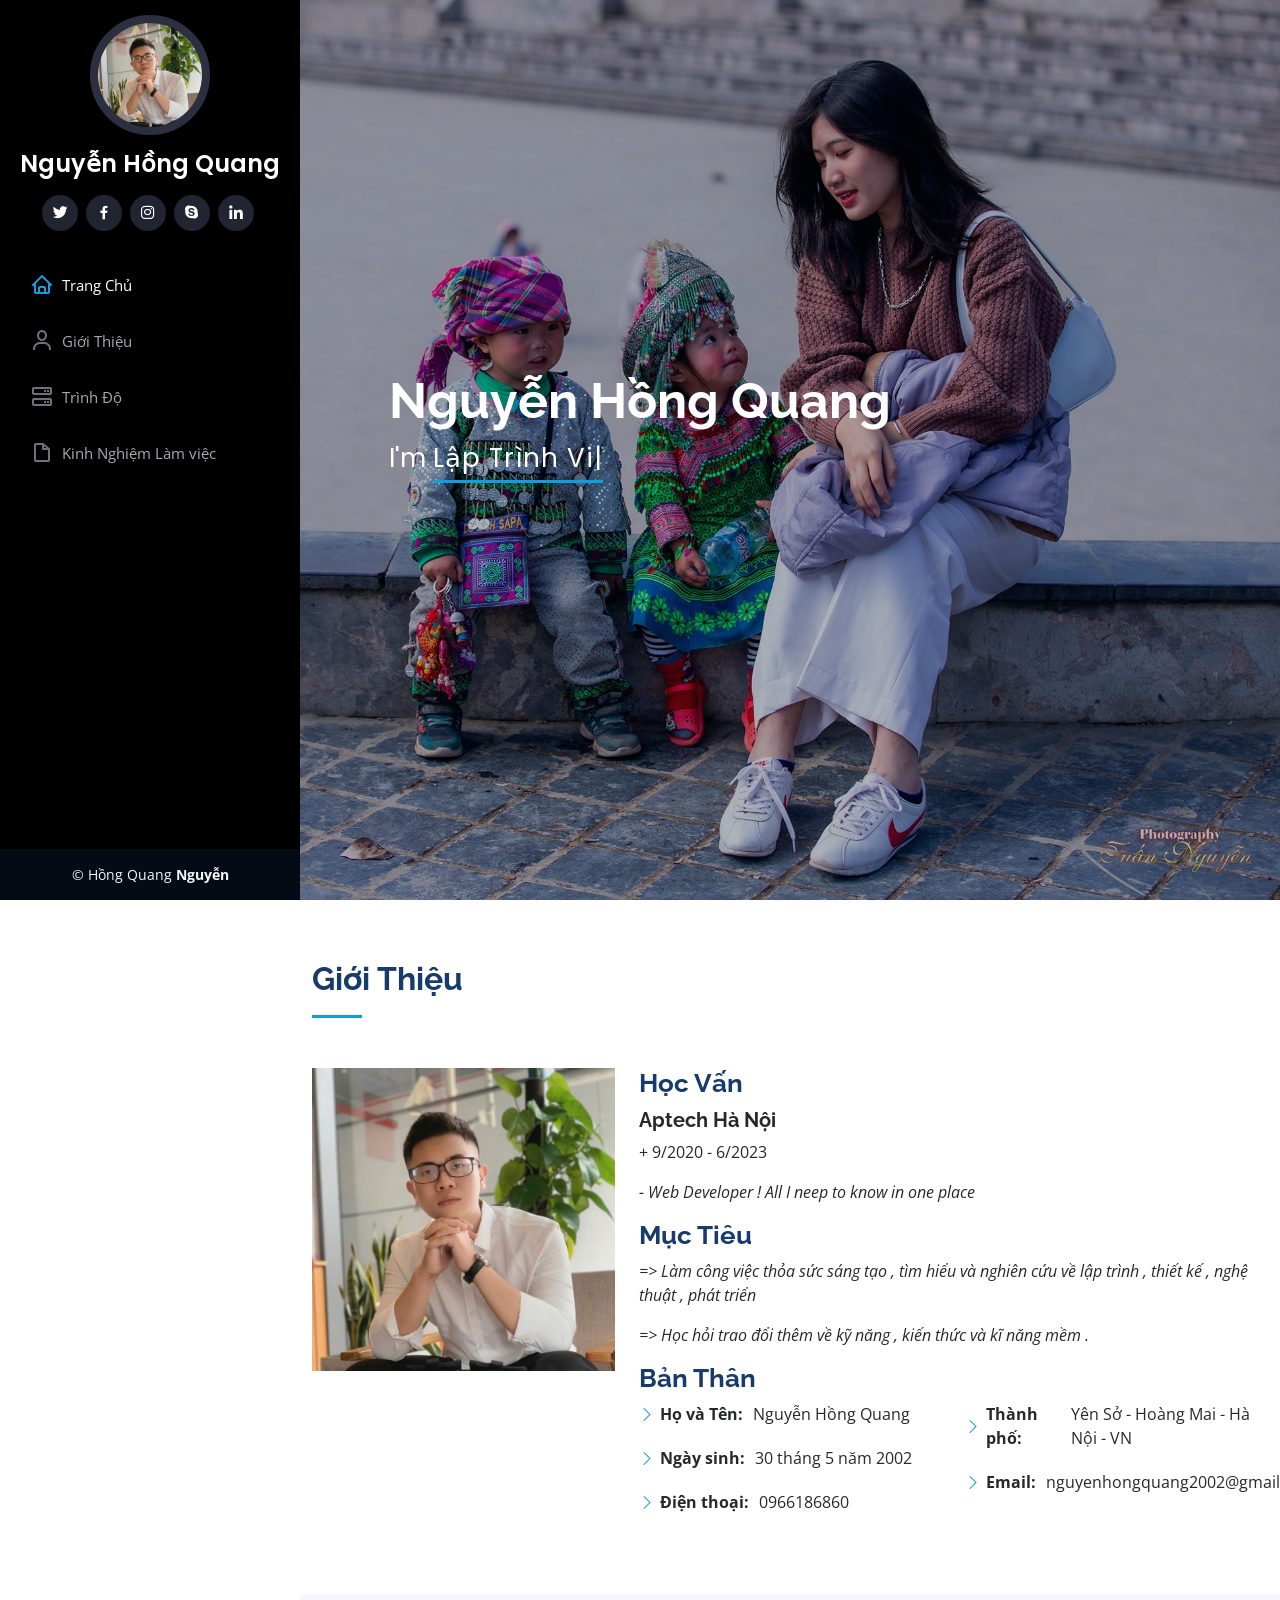
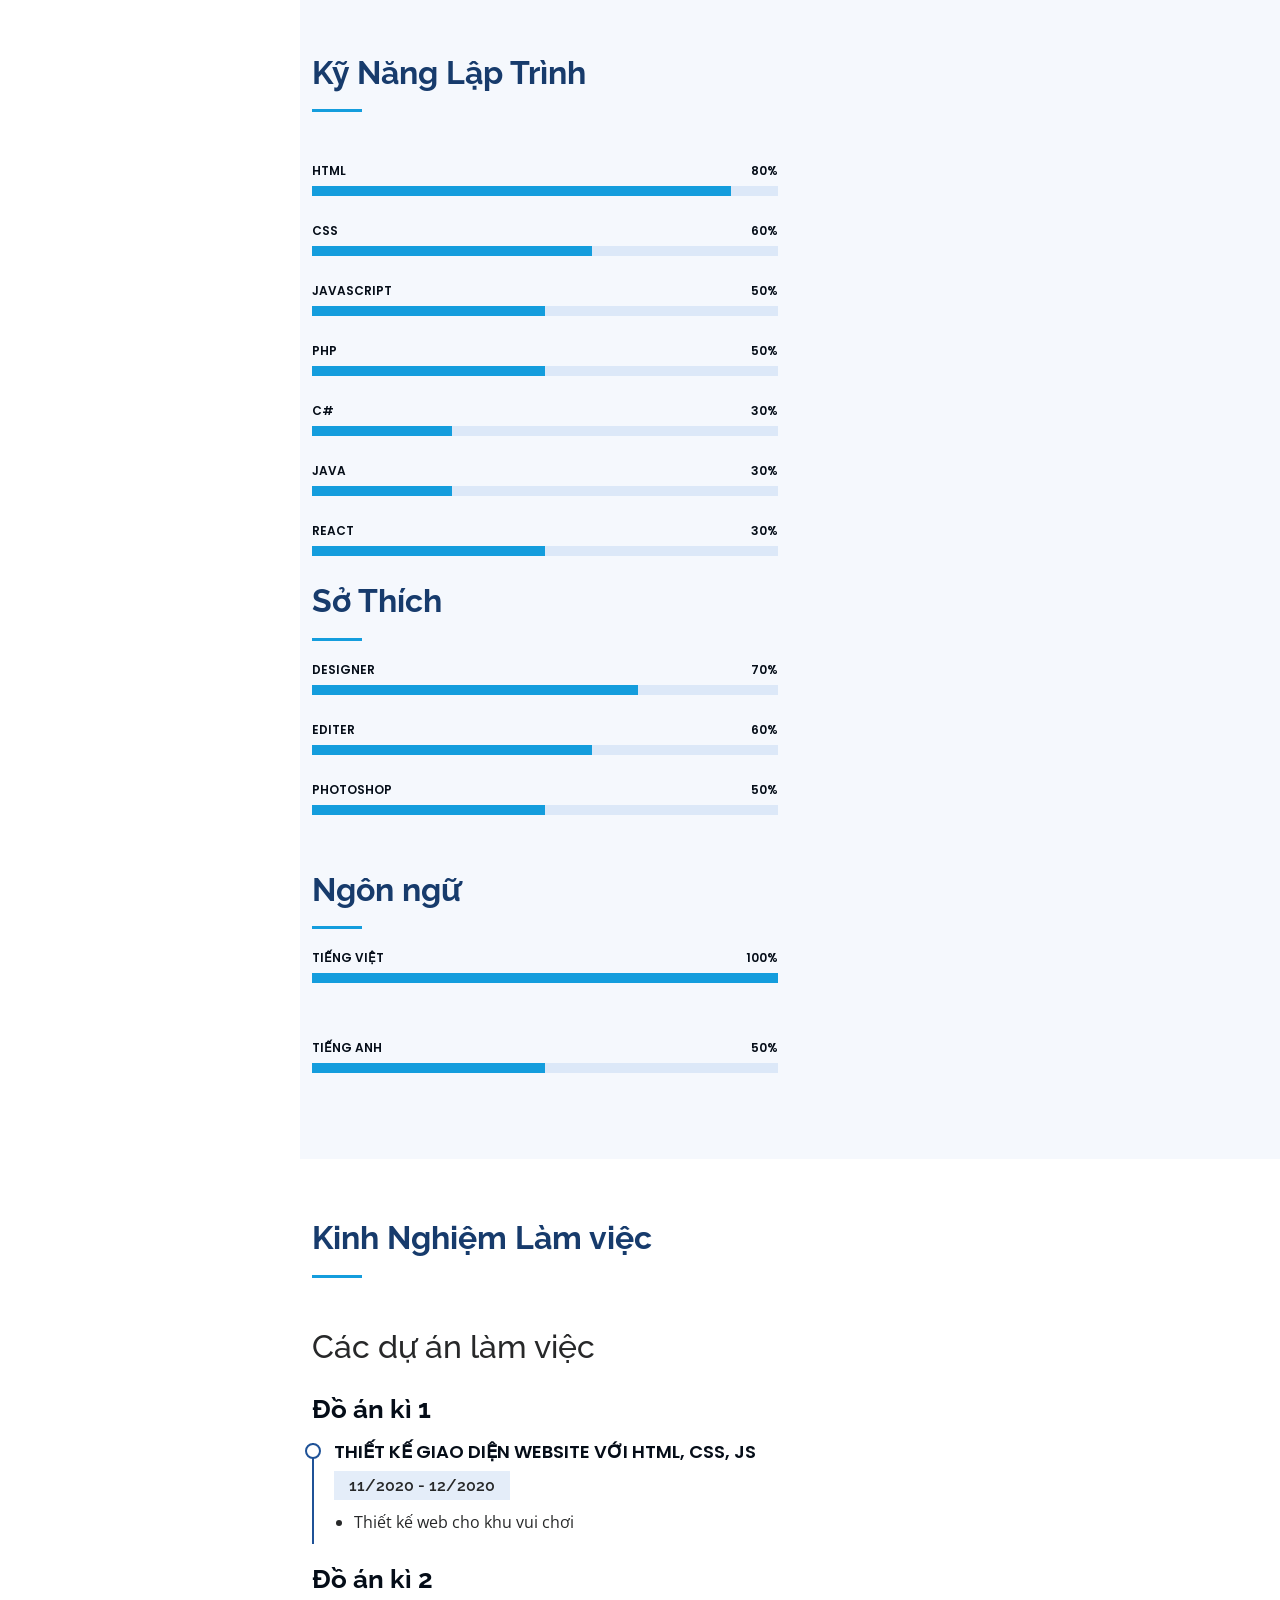
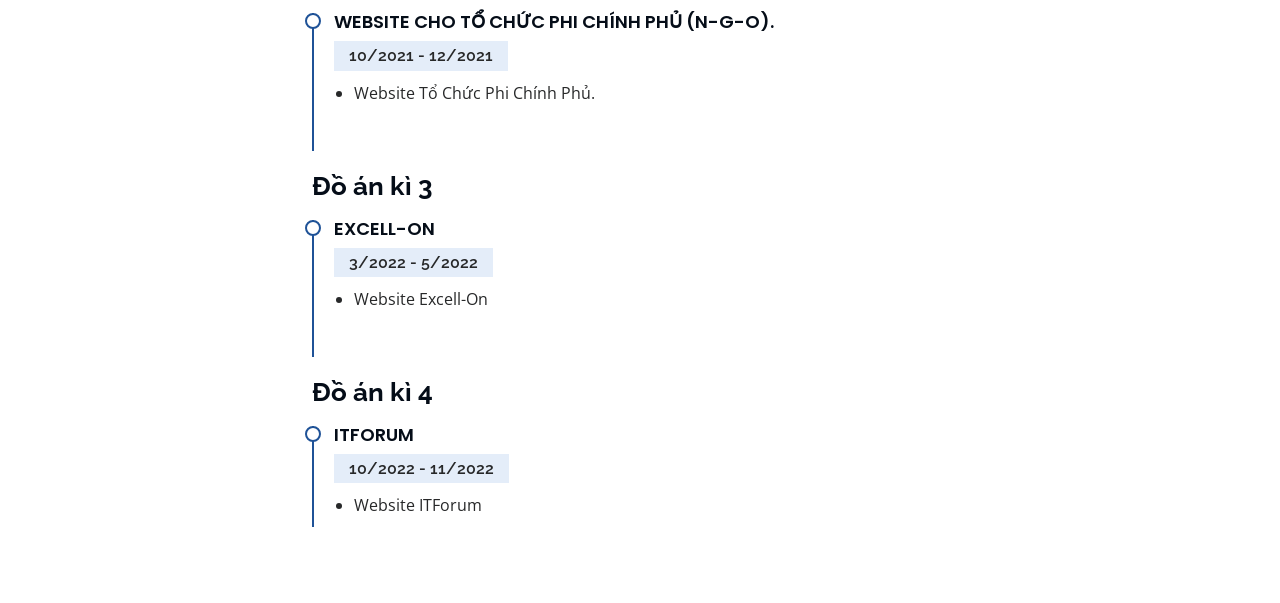
==== commit 703731be: "Add files via upload" ====
--- a/index.html
+++ b/index.html
@@ -1,301 +1,319 @@
-<!DOCTYPE html>
-<html lang="en">
-
-<head>
-  <meta charset="UTF-8">
-  <meta http-equiv="X-UA-Compatible" content="IE=edge">
-  <meta name="viewport" content="width=device-width, initial-scale=1.0">
-  <link
-    href="https://fonts.googleapis.com/css?family=Open+Sans:300,300i,400,400i,600,600i,700,700i|Raleway:300,300i,400,400i,500,500i,600,600i,700,700i|Poppins:300,300i,400,400i,500,500i,600,600i,700,700i"
-    rel="stylesheet">
-
-  <!-- Favicons -->
-  <link href="assets/img/logo.png" rel="icon">
-  <link href="assets/img/apple-touch-icon.png" rel="apple-touch-icon">
-
-  <!-- Google Fonts -->
-  <link
-    href="https://fonts.googleapis.com/css?family=Open+Sans:300,300i,400,400i,600,600i,700,700i|Raleway:300,300i,400,400i,500,500i,600,600i,700,700i|Poppins:300,300i,400,400i,500,500i,600,600i,700,700i"
-    rel="stylesheet">
-
-  <!-- Vendor CSS Files -->
-  <link href="assets/vendor/aos/aos.css" rel="stylesheet">
-  <link href="assets/vendor/bootstrap/css/bootstrap.min.css" rel="stylesheet">
-  <link href="assets/vendor/bootstrap-icons/bootstrap-icons.css" rel="stylesheet">
-  <link href="assets/vendor/boxicons/css/boxicons.min.css" rel="stylesheet">
-  <link href="assets/vendor/glightbox/css/glightbox.min.css" rel="stylesheet">
-  <link href="assets/vendor/swiper/swiper-bundle.min.css" rel="stylesheet">
-
-  <!-- Template Main CSS File -->
-  <link href="assets/css/style.css" rel="stylesheet">
-  <title>Nguyễn Hồng Quang</title>
-</head>
-
-<body>
-  <!-- ======= Mobile nav toggle button ======= -->
-  <i class="bi bi-list mobile-nav-toggle d-xl-none"></i>
-
-  <!-- ======= Header ======= -->
-  <header id="header">
-    <div class="d-flex flex-column">
-
-      <div class="profile">
-        <img src="assets/img/avata.jpg" alt="" class="img-fluid rounded-circle">
-        <h1 class="text-light"><a href="index.html">Nguyễn Hồng Quang </a></h1>
-        <div class="social-links mt-3 text-center">
-          <a href="#" class="twitter"><i class="bx bxl-twitter"></i></a>
-          <a href="https://www.facebook.com/nguyenhongquang3005.HN" class="facebook"><i class="bx bxl-facebook"></i></a>
-          <a href="https://www.instagram.com/_q.n.h305_/" class="instagram"><i class="bx bxl-instagram"></i></a>
-          <a href="#" class="google-plus"><i class="bx bxl-skype"></i></a>
-          <a href="#" class="linkedin"><i class="bx bxl-linkedin"></i></a>
-        </div>
-      </div>
-
-      <nav id="navbar" class="nav-menu navbar">
-        <ul>
-          <li><a href="#hero" class="nav-link scrollto active"><i class="bx bx-home"></i> <span>Trang Chủ</span></a>
-          </li>
-          <li><a href="#about" class="nav-link scrollto"><i class="bx bx-user"></i> <span>Giới Thiệu</span></a></li>
-          <li><a href="#skills" class="nav-link scrollto"><i class="bx bx-server"></i> <span>Trình Độ</span></a></li>
-          <li><a href="#resume" class="nav-link scrollto"><i class="bx bx-file-blank"></i> <span>Kinh Nghiệm Làm
-                việc</span></a></li>
-        </ul>
-        </ul>
-      </nav><!-- .nav-menu -->
-    </div>
-  </header><!-- End Header -->
-  <section id="hero" class="d-flex flex-column justify-content-center align-items-center">
-    <div class="hero-container" data-aos="fade-in">
-      <h1>Nguyễn Hồng Quang</h1>
-      <p>I'm <span class="typed" data-typed-items="Interns Lập Trình Viên ,Designer,Street Photographer"></span></p>
-    </div>
-  </section><!-- End Hero -->
-  <main id="main">
-
-    <!-- ======= About Section ======= -->
-    <section id="about" class="about">
-      <div class="container">
-
-        <div class="section-title">
-          <h2>Giới Thiệu</h2>
-        </div>
-        <div class="row">
-          <div class="col-lg-4" data-aos="fade-right">
-            <img src="assets/img/avata.jpg" class="img-fluid" alt="">
-          </div>
-          <div class="col-lg-8 pt-4 pt-lg-0 content" data-aos="fade-left">
-            <h3>Học Vấn</h3>
-            <h5><b>FPT Aptech Hà Nội</b></h5>
-            <p> + 9/2020 - Bây Giờ</p>
-            <p><i>- Web Developer ! All I neep to know in one place</i></p>
-            <h3>Mục Tiêu</h3>
-            <h4><b></b></h4>
-            <p><i>=> Muốn được làm đúng công việc của mình và năng lực của bản thân, tìm hiểu và nghiên cứu thêm về lập
-                trình
-                giúp bản thân rèn luyện giúp nâng cao trình độ bản thân
-              </i></p>
-            <p><i>=> Muốn được học hỏi trao đổi thêm về kỹ năng , kiến thức và kĩ năng mềm cho bản thân .</i></p>
-            <h3>Bản Thân </h3>
-            <div class="row">
-              <div class="col-lg-6">
-                <ul>
-                  <li><i class="bi bi-chevron-right"></i> <strong>Họ và Tên:</strong> <span>Nguyễn Hồng Quang</span>
-                  </li>
-                  <li><i class="bi bi-chevron-right"></i> <strong>Ngày sinh:</strong> <span>30 tháng 5 năm 2002</span>
-                  </li>
-                  <li><i class="bi bi-chevron-right"></i> <strong>Điện thoại:</strong> <span>0966186860</span></li>
-                </ul>
-              </div>
-              <div class="col-lg-6">
-                <ul>
-                  <li><i class="bi bi-chevron-right"></i> <strong>Thành phố:</strong> <span>Yên Sở - Hoàng Mai - Hà Nội
-                      - VN</span></li>
-                  <li><i class="bi bi-chevron-right"></i> <strong>Tuổi:</strong> <span>20</span></li>
-                  <li><i class="bi bi-chevron-right"></i> <strong>Email:</strong>
-                    <span>nguyenhongquang2002@gmail.com</span>
-                  </li>
-                </ul>
-              </div>
-            </div>
-          </div>
-        </div>
-
-      </div>
-    </section><!-- End About Section -->
-    <!-- ======= Skills Section ======= -->
-    <section id="skills" class="skills section-bg">
-      <div class="container ">
-
-        <div class="section-title">
-          <h2>Kỹ năng</h2>
-        </div>
-        <div class="row skills-content ">
-          <div class="col-lg-6" data-aos="fade-up">
-
-            <div class="progress">
-              <span class="skill">HTML <i class="val">70%</i></span>
-              <div class="progress-bar-wrap">
-                <div class="progress-bar" role="progressbar" aria-valuenow="70" aria-valuemin="0" aria-valuemax="100">
-                </div>
-              </div>
-            </div>
-
-            <div class="progress">
-              <span class="skill">CSS <i class="val">60%</i></span>
-              <div class="progress-bar-wrap">
-                <div class="progress-bar" role="progressbar" aria-valuenow="60" aria-valuemin="0" aria-valuemax="100">
-                </div>
-              </div>
-            </div>
-
-            <div class="progress">
-              <span class="skill">JavaScript <i class="val">50%</i></span>
-              <div class="progress-bar-wrap">
-                <div class="progress-bar" role="progressbar" aria-valuenow="50" aria-valuemin="0" aria-valuemax="100">
-                </div>
-              </div>
-            </div>
-            <div class="progress">
-              <span class="skill">PHP <i class="val">30%</i></span>
-              <div class="progress-bar-wrap">
-                <div class="progress-bar" role="progressbar" aria-valuenow="30" aria-valuemin="0" aria-valuemax="100">
-                </div>
-              </div>
-            </div>
-            <div class="progress">
-              <span class="skill">C# <i class="val">30%</i></span>
-              <div class="progress-bar-wrap">
-                <div class="progress-bar" role="progressbar" aria-valuenow="30" aria-valuemin="0" aria-valuemax="100">
-                </div>
-              </div>
-            </div>
-            <div class="progress">
-              <span class="skill">Java <i class="val">30%</i></span>
-              <div class="progress-bar-wrap">
-                <div class="progress-bar" role="progressbar" aria-valuenow="30" aria-valuemin="0" aria-valuemax="100">
-                </div>
-              </div>
-            </div>
-
-            <div class="section-title">
-              <h2>Sở Thích</h2>
-            <div class="progress">
-              <span class="skill">Designer <i class="val">70%</i></span>
-              <div class="progress-bar-wrap">
-                <div class="progress-bar" role="progressbar" aria-valuenow="70" aria-valuemin="0" aria-valuemax="100">
-                </div>
-              </div>
-            </div>
-
-            <div class="progress">
-              <span class="skill">Editer <i class="val">60%</i></span>
-              <div class="progress-bar-wrap">
-                <div class="progress-bar" role="progressbar" aria-valuenow="60" aria-valuemin="0" aria-valuemax="100">
-                </div>
-              </div>
-            </div>
-
-            <div class="progress">
-              <span class="skill">Photoshop <i class="val">50%</i></span>
-              <div class="progress-bar-wrap">
-                <div class="progress-bar" role="progressbar" aria-valuenow="50" aria-valuemin="0" aria-valuemax="100">
-                </div>
-              </div>
-            </div>
-            </div>
-
-            <div class="section-title">
-              <h2>Ngôn ngữ</h2>
-
-              <div class="progress">
-                <span class="skill">Tiếng Việt <i class="val">100%</i></span>
-                <div class="progress-bar-wrap">
-                  <div class="progress-bar" role="progressbar" aria-valuenow="100" aria-valuemin="0"
-                    aria-valuemax="100"></div>
-                </div>
-              </div>
-            </div>
-
-            <div class="progress">
-              <span class="skill">Tiếng Anh <i class="val">30%</i></span>
-              <div class="progress-bar-wrap">
-                <div class="progress-bar" role="progressbar" aria-valuenow="50" aria-valuemin="0" aria-valuemax="100">
-                </div>
-              </div>
-            </div>
-
-
-
-          </div>
-
-        </div>
-
-      </div>
-    </section><!-- End Skills Section -->
-
-    <!-- ======= Resume Section ======= -->
-    <section id="resume" class="resume">
-      <div class="container">
-        <div class="section-title">
-          <h2>Kinh Nghiệm Làm việc</h2>
-        </div>
-        <h2>Tất cả các đồ án </h2>
-        <div class="row">
-          <div class="col-lg-6" data-aos="fade-up">
-            <h3 class="resume-title">Đồ án kì 1</h3>
-            <div class="resume-item pb-0">
-              <h4>Thiết kế giao diện Website với HTML, CSS, JS</h4>
-              <ul>
-                <li>Thiết kế web cho khu vui chơi (Đồ Án Nhóm Kỳ 1)</li>
-                <li>- Giới thiệu project  <span>*</span> <a href="https://eproject-funzone.herokuapp.com/">Sản Phẩm Demo</a></li>
-              </ul>
-            </div>
-
-            <h3 class="resume-title">Đồ án kì 2</h3>
-            <div class="resume-item">
-              <h4>Website cho tổ chức phi chính phủ (N-G-O).</h4>
-              <h5>10/2021 - 12/2021</h5>
-              <ul>
-                <li>Website Tổ Chức Phi Chính Phủ.</li>
-                <li>- Giới thiệu project <span>*</span> <a href="http://charityngoproject.herokuapp.com/">Sản Phẩm Demo</a></li>
-              </ul>
-            </div>
-            <h3 class="resume-title">Đồ án kì 3</h3>
-            <div class="resume-item">
-              <h4>Excell-On Sắp Hoàn thành</h4>
-              <h5>3/2022 - 5/2022</h5>
-              <ul>
-                <li>Website Excell-On</li>
-                <li>- Giới thiệu project -> Cung cấp các dịch vụ hỗ trợ và giải quyết vấn đề của các doanh nghiệp <span>*</span> <a href="https://excell-on.vercel.app/">Sản Phẩm đang thử nghiệm</a></li>
-              </ul>
-            </div>
-          </div>
-        </div>
-
-      </div>
-    </section><!-- End Resume Section -->
-    <!-- ======= Testimonials Section ======= -->
-  </main><!-- End #main -->
-  <footer id="footer">
-    <div class="container">
-      <div class="copyright">
-        &copy; Hồng Quang <strong><span>Nguyễn</span></strong>
-      </div>
-    </div>
-  </footer><!-- End  Footer -->
-</body>
-<!-- Vendor JS Files -->
-<script src="assets/vendor/purecounter/purecounter.js"></script>
-<script src="assets/vendor/aos/aos.js"></script>
-<script src="assets/vendor/bootstrap/js/bootstrap.bundle.min.js"></script>
-<script src="assets/vendor/glightbox/js/glightbox.min.js"></script>
-<script src="assets/vendor/isotope-layout/isotope.pkgd.min.js"></script>
-<script src="assets/vendor/swiper/swiper-bundle.min.js"></script>
-<script src="assets/vendor/typed.js/typed.min.js"></script>
-<script src="assets/vendor/waypoints/noframework.waypoints.js"></script>
-<script src="assets/vendor/php-email-form/validate.js"></script>
-
-<!-- Template Main JS File -->
-<script src="assets/js/main.js"></script>
-
+<!DOCTYPE html>
+<html lang="en">
+
+<head>
+  <meta charset="UTF-8">
+  <meta http-equiv="X-UA-Compatible" content="IE=edge">
+  <meta name="viewport" content="width=device-width, initial-scale=1.0">
+  <link
+    href="https://fonts.googleapis.com/css?family=Open+Sans:300,300i,400,400i,600,600i,700,700i|Raleway:300,300i,400,400i,500,500i,600,600i,700,700i|Poppins:300,300i,400,400i,500,500i,600,600i,700,700i"
+    rel="stylesheet">
+
+  <!-- Favicons -->
+  <link href="assets/img/logo.png" rel="icon">
+  <link href="assets/img/apple-touch-icon.png" rel="apple-touch-icon">
+
+  <!-- Google Fonts -->
+  <link
+    href="https://fonts.googleapis.com/css?family=Open+Sans:300,300i,400,400i,600,600i,700,700i|Raleway:300,300i,400,400i,500,500i,600,600i,700,700i|Poppins:300,300i,400,400i,500,500i,600,600i,700,700i"
+    rel="stylesheet">
+
+  <!-- Vendor CSS Files -->
+  <link href="assets/vendor/aos/aos.css" rel="stylesheet">
+  <link href="assets/vendor/bootstrap/css/bootstrap.min.css" rel="stylesheet">
+  <link href="assets/vendor/bootstrap-icons/bootstrap-icons.css" rel="stylesheet">
+  <link href="assets/vendor/boxicons/css/boxicons.min.css" rel="stylesheet">
+  <link href="assets/vendor/glightbox/css/glightbox.min.css" rel="stylesheet">
+  <link href="assets/vendor/swiper/swiper-bundle.min.css" rel="stylesheet">
+
+  <!-- Template Main CSS File -->
+  <link href="assets/css/style.css" rel="stylesheet">
+  <title>Nguyễn Hồng Quang</title>
+</head>
+
+<body>
+  <!-- ======= Mobile nav toggle button ======= -->
+  <i class="bi bi-list mobile-nav-toggle d-xl-none"></i>
+
+  <!-- ======= Header ======= -->
+  <header id="header">
+    <div class="d-flex flex-column">
+
+      <div class="profile">
+        <img src="assets/img/avatar.jpg" alt="" class="img-fluid rounded-circle">
+        <h1 class="text-light"><a href="index.html">Nguyễn Hồng Quang </a></h1>
+        <div class="social-links mt-3 text-center">
+          <a href="#" class="twitter"><i class="bx bxl-twitter"></i></a>
+          <a href="https://www.facebook.com/hongquangofficiall" class="facebook"><i class="bx bxl-facebook"></i></a>
+          <a href="https://www.instagram.com/hongquangofficiall/" class="instagram"><i class="bx bxl-instagram"></i></a>
+          <a href="#" class="google-plus"><i class="bx bxl-skype"></i></a>
+          <a href="#" class="linkedin"><i class="bx bxl-linkedin"></i></a>
+        </div>
+      </div>
+
+      <nav id="navbar" class="nav-menu navbar">
+        <ul>
+          <li><a href="#hero" class="nav-link scrollto active"><i class="bx bx-home"></i> <span>Trang Chủ</span></a>
+          </li>
+          <li><a href="#about" class="nav-link scrollto"><i class="bx bx-user"></i> <span>Giới Thiệu</span></a></li>
+          <li><a href="#skills" class="nav-link scrollto"><i class="bx bx-server"></i> <span>Trình Độ</span></a></li>
+          <li><a href="#resume" class="nav-link scrollto"><i class="bx bx-file-blank"></i> <span>Kinh Nghiệm Làm
+                việc</span></a></li>
+        </ul>
+        </ul>
+      </nav><!-- .nav-menu -->
+    </div>
+  </header><!-- End Header -->
+  <section id="hero" class="d-flex flex-column justify-content-center align-items-center">
+    <div class="hero-container" data-aos="fade-in">
+      <h1>Nguyễn Hồng Quang</h1>
+      <p>I'm <span class="typed" data-typed-items="Lập Trình Viên , Designer , Photographer, Editer "></span></p>
+    </div>
+  </section><!-- End Hero -->
+  <main id="main">
+
+    <!-- ======= About Section ======= -->
+    <section id="about" class="about">
+      <div class="container">
+
+        <div class="section-title">
+          <h2>Giới Thiệu</h2>
+        </div>
+        <div class="row">
+          <div class="col-lg-4" data-aos="fade-right">
+            <img src="assets/img/avatar.jpg" class="img-fluid" alt="">
+          </div>
+          <div class="col-lg-8 pt-4 pt-lg-0 content" data-aos="fade-left">
+            <h3>Học Vấn</h3>
+            <h5><b>Aptech Hà Nội</b></h5>
+            <p> + 9/2020 - 6/2023</p>
+            <p><i>- Web Developer ! All I neep to know in one place</i></p>
+            <h3>Mục Tiêu</h3>
+            <h4><b></b></h4>
+            <p><i>=> Làm công việc thỏa sức sáng tạo , tìm hiểu và nghiên cứu về lập
+                trình , thiết kế , nghệ thuật , phát triển 
+              </i></p>
+            <p><i>=> Học hỏi trao đổi thêm về kỹ năng , kiến thức và kĩ năng mềm  .</i></p>
+            <h3>Bản Thân </h3>
+            <div class="row">
+              <div class="col-lg-6">
+                <ul>
+                  <li><i class="bi bi-chevron-right"></i> <strong>Họ và Tên:</strong> <span>Nguyễn Hồng Quang</span>
+                  </li>
+                  <li><i class="bi bi-chevron-right"></i> <strong>Ngày sinh:</strong> <span>30 tháng 5 năm 2002</span>
+                  </li>
+                  <li><i class="bi bi-chevron-right"></i> <strong>Điện thoại:</strong> <span>0966186860</span></li>
+                </ul>
+              </div>
+              <div class="col-lg-6">
+                <ul>
+                  <li><i class="bi bi-chevron-right"></i> <strong>Thành phố:</strong> <span>Yên Sở - Hoàng Mai - Hà Nội
+                      - VN</span></li>
+                  <li><i class="bi bi-chevron-right"></i> <strong>Email:</strong>
+                    <span>nguyenhongquang2002@gmail.com</span>
+                  </li>
+                </ul>
+              </div>
+            </div>
+          </div>
+        </div>
+
+      </div>
+    </section><!-- End About Section -->
+    <!-- ======= Skills Section ======= -->
+    <section id="skills" class="skills section-bg">
+      <div class="container ">
+
+        <div class="section-title">
+          <h2>Kỹ Năng Lập Trình</h2>
+        </div>
+        <div class="row skills-content ">
+          <div class="col-lg-6" data-aos="fade-up">
+
+            <div class="progress">
+              <span class="skill">HTML <i class="val">80%</i></span>
+              <div class="progress-bar-wrap">
+                <div class="progress-bar" role="progressbar" aria-valuenow="90" aria-valuemin="0" aria-valuemax="100">
+                </div>
+              </div>
+            </div>
+
+            <div class="progress">
+              <span class="skill">CSS <i class="val">60%</i></span>
+              <div class="progress-bar-wrap">
+                <div class="progress-bar" role="progressbar" aria-valuenow="60" aria-valuemin="0" aria-valuemax="100">
+                </div>
+              </div>
+            </div>
+
+            <div class="progress">
+              <span class="skill">JavaScript <i class="val">50%</i></span>
+              <div class="progress-bar-wrap">
+                <div class="progress-bar" role="progressbar" aria-valuenow="50" aria-valuemin="0" aria-valuemax="100">
+                </div>
+              </div>
+            </div>
+
+            <div class="progress">
+              <span class="skill">PHP <i class="val">50%</i></span>
+              <div class="progress-bar-wrap">
+                <div class="progress-bar" role="progressbar" aria-valuenow="50" aria-valuemin="0" aria-valuemax="100">
+                </div>
+              </div>
+            </div>
+
+            <div class="progress">
+              <span class="skill">C# <i class="val">30%</i></span>
+              <div class="progress-bar-wrap">
+                <div class="progress-bar" role="progressbar" aria-valuenow="30" aria-valuemin="0" aria-valuemax="100">
+                </div>
+              </div>
+            </div>
+
+            <div class="progress">
+              <span class="skill">Java <i class="val">30%</i></span>
+              <div class="progress-bar-wrap">
+                <div class="progress-bar" role="progressbar" aria-valuenow="30" aria-valuemin="0" aria-valuemax="100">
+                </div>
+              </div>
+            </div>
+
+            <div class="progress">
+              <span class="skill">React <i class="val">30%</i></span>
+              <div class="progress-bar-wrap">
+                <div class="progress-bar" role="progressbar" aria-valuenow="50" aria-valuemin="0" aria-valuemax="100">
+                </div>
+              </div>
+            </div>
+
+            <div class="section-title">
+              <h2>Sở Thích</h2>
+            <div class="progress">
+              <span class="skill">Designer <i class="val">70%</i></span>
+              <div class="progress-bar-wrap">
+                <div class="progress-bar" role="progressbar" aria-valuenow="70" aria-valuemin="0" aria-valuemax="100">
+                </div>
+              </div>
+            </div>
+
+            <div class="progress">
+              <span class="skill">Editer <i class="val">60%</i></span>
+              <div class="progress-bar-wrap">
+                <div class="progress-bar" role="progressbar" aria-valuenow="60" aria-valuemin="0" aria-valuemax="100">
+                </div>
+              </div>
+            </div>
+
+            <div class="progress">
+              <span class="skill">Photoshop <i class="val">50%</i></span>
+              <div class="progress-bar-wrap">
+                <div class="progress-bar" role="progressbar" aria-valuenow="50" aria-valuemin="0" aria-valuemax="100">
+                </div>
+              </div>
+            </div>
+            </div>
+
+            <div class="section-title">
+              <h2>Ngôn ngữ</h2>
+
+              <div class="progress">
+                <span class="skill">Tiếng Việt <i class="val">100%</i></span>
+                <div class="progress-bar-wrap">
+                  <div class="progress-bar" role="progressbar" aria-valuenow="100" aria-valuemin="0"
+                    aria-valuemax="100"></div>
+                </div>
+              </div>
+            </div>
+
+            <div class="progress">
+              <span class="skill">Tiếng Anh <i class="val">50%</i></span>
+              <div class="progress-bar-wrap">
+                <div class="progress-bar" role="progressbar" aria-valuenow="50" aria-valuemin="0" aria-valuemax="100">
+                </div>
+              </div>
+            </div>
+
+
+
+          </div>
+
+        </div>
+
+      </div>
+    </section><!-- End Skills Section -->
+
+    <!-- ======= Resume Section ======= -->
+    <section id="resume" class="resume">
+      <div class="container">
+        <div class="section-title">
+          <h2>Kinh Nghiệm Làm việc</h2>
+        </div>
+        <h2>Các dự án làm việc</h2>
+        <div class="row">
+          <div class="col-lg-6" data-aos="fade-up">
+            <h3 class="resume-title">Đồ án kì 1</h3>
+            <div class="resume-item pb-0">
+              <h4>Thiết kế giao diện Website với HTML, CSS, JS</h4>
+              <h5>11/2020 - 12/2020</h5>
+              <ul>
+                <li>Thiết kế web cho khu vui chơi</li>
+              </ul>
+            </div>
+
+            <h3 class="resume-title">Đồ án kì 2</h3>
+            <div class="resume-item">
+              <h4>Website cho tổ chức phi chính phủ (N-G-O).</h4>
+              <h5>10/2021 - 12/2021</h5>
+              <ul>
+                <li>Website Tổ Chức Phi Chính Phủ.</li>
+              </ul>
+            </div>
+
+            <h3 class="resume-title">Đồ án kì 3</h3>
+            <div class="resume-item">
+              <h4>Excell-On</h4>
+              <h5>3/2022 - 5/2022</h5>
+              <ul>
+                <li>Website Excell-On</li>
+              </ul>
+            </div>
+
+            <h3 class="resume-title">Đồ án kì 4</h3>
+            <div class="resume-item">
+              <h4>ITForum</h4>
+              <h5>10/2022 - 11/2022</h5>
+              <ul>
+                <li>Website ITForum</li>
+              </ul>
+            </div>
+
+          </div>
+        </div>
+
+      </div>
+    </section><!-- End Resume Section -->
+    <!-- ======= Testimonials Section ======= -->
+  </main><!-- End #main -->
+  <footer id="footer">
+    <div class="container">
+      <div class="copyright">
+        &copy; Hồng Quang <strong><span>Nguyễn</span></strong>
+      </div>
+    </div>
+  </footer><!-- End  Footer -->
+</body>
+<!-- Vendor JS Files -->
+<script src="assets/vendor/purecounter/purecounter.js"></script>
+<script src="assets/vendor/aos/aos.js"></script>
+<script src="assets/vendor/bootstrap/js/bootstrap.bundle.min.js"></script>
+<script src="assets/vendor/glightbox/js/glightbox.min.js"></script>
+<script src="assets/vendor/isotope-layout/isotope.pkgd.min.js"></script>
+<script src="assets/vendor/swiper/swiper-bundle.min.js"></script>
+<script src="assets/vendor/typed.js/typed.min.js"></script>
+<script src="assets/vendor/waypoints/noframework.waypoints.js"></script>
+<script src="assets/vendor/php-email-form/validate.js"></script>
+
+<!-- Template Main JS File -->
+<script src="assets/js/main.js"></script>
+
 </html>
--- a/assets/css/style.css
+++ b/assets/css/style.css
@@ -1,954 +1,954 @@
-/**
-* Template Name: iPortfolio - v3.7.0
-* Template URL: https://bootstrapmade.com/iportfolio-bootstrap-portfolio-websites-template/
-* Author: BootstrapMade.com
-* License: https://bootstrapmade.com/license/
-*/
-
-/*--------------------------------------------------------------
-# General
---------------------------------------------------------------*/
-body {
-  font-family: "Open Sans", sans-serif;
-  color: #272829;
-}
-
-a {
-  color: #149ddd;
-  text-decoration: none;
-}
-
-a:hover {
-  color: #37b3ed;
-  text-decoration: none;
-}
-
-h1, h2, h3, h4, h5, h6 {
-  font-family: "Raleway", sans-serif;
-}
-
-/*--------------------------------------------------------------
-# Back to top button
---------------------------------------------------------------*/
-.back-to-top {
-  position: fixed;
-  visibility: hidden;
-  opacity: 0;
-  right: 15px;
-  bottom: 15px;
-  z-index: 996;
-  background: #149ddd;
-  width: 40px;
-  height: 40px;
-  border-radius: 50px;
-  transition: all 0.4s;
-}
-.back-to-top i {
-  font-size: 28px;
-  color: #fff;
-  line-height: 0;
-}
-.back-to-top:hover {
-  background: #2eafec;
-  color: #fff;
-}
-.back-to-top.active {
-  visibility: visible;
-  opacity: 1;
-}
-
-/*--------------------------------------------------------------
-# Header
---------------------------------------------------------------*/
-#header {
-  position: fixed;
-  top: 0;
-  left: 0;
-  bottom: 0;
-  width: 300px;
-  transition: all ease-in-out 0.5s;
-  z-index: 9997;
-  transition: all 0.5s;
-  padding: 0 15px;
-  background: #1b1b1b;
-  overflow-y: auto;
-}
-#header .profile img {
-  margin: 15px auto;
-  display: block;
-  width: 120px;
-  border: 8px solid #2c2f3f;
-}
-#header .profile h1 {
-  font-size: 24px;
-  margin: 0;
-  padding: 0;
-  font-weight: 600;
-  -moz-text-align-last: center;
-  text-align-last: center;
-  font-family: "Poppins", sans-serif;
-}
-#header .profile h1 a, #header .profile h1 a:hover {
-  color: #fff;
-  text-decoration: none;
-}
-#header .profile .social-links a {
-  font-size: 18px;
-  display: inline-block;
-  background: #212431;
-  color: #fff;
-  line-height: 1;
-  padding: 8px 0;
-  margin-right: 4px;
-  border-radius: 50%;
-  text-align: center;
-  width: 36px;
-  height: 36px;
-  transition: 0.3s;
-}
-#header .profile .social-links a:hover {
-  background: #149ddd;
-  color: #fff;
-  text-decoration: none;
-}
-
-#main {
-  margin-left: 300px;
-}
-
-@media (max-width: 1199px) {
-  #header {
-    left: -300px;
-  }
-
-  #main {
-    margin-left: 0;
-  }
-}
-/*--------------------------------------------------------------
-# Navigation Menu
---------------------------------------------------------------*/
-/* Desktop Navigation */
-.nav-menu {
-  padding: 30px 0 0 0;
-}
-.nav-menu * {
-  margin: 0;
-  padding: 0;
-  list-style: none;
-}
-.nav-menu > ul > li {
-  position: relative;
-  white-space: nowrap;
-}
-.nav-menu a, .nav-menu a:focus {
-  display: flex;
-  align-items: center;
-  color: #a8a9b4;
-  padding: 12px 15px;
-  margin-bottom: 8px;
-  transition: 0.3s;
-  font-size: 15px;
-}
-.nav-menu a i, .nav-menu a:focus i {
-  font-size: 24px;
-  padding-right: 8px;
-  color: #6f7180;
-}
-.nav-menu a:hover, .nav-menu .active, .nav-menu .active:focus, .nav-menu li:hover > a {
-  text-decoration: none;
-  color: #fff;
-}
-.nav-menu a:hover i, .nav-menu .active i, .nav-menu .active:focus i, .nav-menu li:hover > a i {
-  color: #149ddd;
-}
-
-/* Mobile Navigation */
-.mobile-nav-toggle {
-  position: fixed;
-  right: 15px;
-  top: 15px;
-  z-index: 9998;
-  border: 0;
-  font-size: 24px;
-  transition: all 0.4s;
-  outline: none !important;
-  background-color: #149ddd;
-  color: #fff;
-  width: 40px;
-  height: 40px;
-  display: inline-flex;
-  align-items: center;
-  justify-content: center;
-  line-height: 0;
-  border-radius: 50px;
-  cursor: pointer;
-}
-
-.mobile-nav-active {
-  overflow: hidden;
-}
-.mobile-nav-active #header {
-  left: 0;
-}
-
-/*--------------------------------------------------------------
-# Hero Section
---------------------------------------------------------------*/
-#hero {
-  width: 100%;
-  height: 100vh;
-  background: url("../img/anh.jpg") top center;
-  background-size: cover;
-}
-#hero:before {
-  content: "";
-  background: rgba(5, 13, 24, 0.3);
-  position: absolute;
-  bottom: 0;
-  top: 0;
-  left: 0;
-  right: 0;
-  z-index: 1;
-}
-#hero .hero-container {
-  position: relative;
-  z-index: 2;
-  min-width: 300px;
-}
-#hero h1 {
-  margin: 0 0 10px 0;
-  font-size: 50px;
-  font-weight: 700;
-  line-height: 56px;
-  color: #fff;
-}
-#hero p {
-  color: #fff;
-  margin-bottom: 50px;
-  font-size: 26px;
-  font-family: "Poppins", sans-serif;
-}
-#hero p span {
-  color: #fff;
-  padding-bottom: 4px;
-  letter-spacing: 1px;
-  border-bottom: 3px solid #149ddd;
-}
-@media (min-width: 1024px) {
-  #hero {
-    background-attachment: fixed;
-  }
-}
-@media (max-width: 768px) {
-  #hero h1 {
-    font-size: 28px;
-    line-height: 36px;
-  }
-  #hero h2 {
-    font-size: 18px;
-    line-height: 24px;
-    margin-bottom: 30px;
-  }
-}
-
-/*--------------------------------------------------------------
-# Sections General
---------------------------------------------------------------*/
-section {
-  padding: 60px 0;
-  overflow: hidden;
-}
-
-.section-bg {
-  background: #f5f8fd;
-}
-
-.section-title {
-  padding-bottom: 30px;
-}
-.section-title h2 {
-  font-size: 32px;
-  font-weight: bold;
-  margin-bottom: 20px;
-  padding-bottom: 20px;
-  position: relative;
-  color: #173b6c;
-}
-.section-title h2::after {
-  content: "";
-  position: absolute;
-  display: block;
-  width: 50px;
-  height: 3px;
-  background: #149ddd;
-  bottom: 0;
-  left: 0;
-}
-.section-title p {
-  margin-bottom: 0;
-}
-
-/*--------------------------------------------------------------
-# About
---------------------------------------------------------------*/
-.about .content h3 {
-  font-weight: 700;
-  font-size: 26px;
-  color: #173b6c;
-}
-.about .content ul {
-  list-style: none;
-  padding: 0;
-}
-.about .content ul li {
-  margin-bottom: 20px;
-  display: flex;
-  align-items: center;
-}
-.about .content ul strong {
-  margin-right: 10px;
-}
-.about .content ul i {
-  font-size: 16px;
-  margin-right: 5px;
-  color: #149ddd;
-  line-height: 0;
-}
-.about .content p:last-child {
-  margin-bottom: 0;
-}
-
-/*--------------------------------------------------------------
-# Facts
---------------------------------------------------------------*/
-.facts {
-  padding-bottom: 30px;
-}
-.facts .count-box {
-  padding: 30px;
-  width: 100%;
-}
-.facts .count-box i {
-  display: block;
-  font-size: 44px;
-  color: #149ddd;
-  float: left;
-  line-height: 0;
-}
-.facts .count-box span {
-  font-size: 48px;
-  line-height: 40px;
-  display: block;
-  font-weight: 700;
-  color: #050d18;
-  margin-left: 60px;
-}
-.facts .count-box p {
-  padding: 15px 0 0 0;
-  margin: 0 0 0 60px;
-  font-family: "Raleway", sans-serif;
-  font-size: 14px;
-  color: #122f57;
-}
-.facts .count-box a {
-  font-weight: 600;
-  display: block;
-  margin-top: 20px;
-  color: #122f57;
-  font-size: 15px;
-  font-family: "Poppins", sans-serif;
-  transition: ease-in-out 0.3s;
-}
-.facts .count-box a:hover {
-  color: #1f5297;
-}
-
-/*--------------------------------------------------------------
-# Akills
---------------------------------------------------------------*/
-.skills .progress {
-  height: 60px;
-  display: block;
-  background: none;
-  border-radius: 0;
-}
-.skills .progress .skill {
-  padding: 0;
-  margin: 0 0 6px 0;
-  text-transform: uppercase;
-  display: block;
-  font-weight: 600;
-  font-family: "Poppins", sans-serif;
-  color: #050d18;
-}
-.skills .progress .skill .val {
-  float: right;
-  font-style: normal;
-}
-.skills .progress-bar-wrap {
-  background: #dce8f8;
-  height: 10px;
-}
-.skills .progress-bar {
-  width: 1px;
-  height: 10px;
-  transition: 0.9s;
-  background-color: #149ddd;
-}
-
-/*--------------------------------------------------------------
-# Resume
---------------------------------------------------------------*/
-.resume .resume-title {
-  font-size: 26px;
-  font-weight: 700;
-  margin-top: 20px;
-  margin-bottom: 20px;
-  color: #050d18;
-}
-.resume .resume-item {
-  padding: 0 0 20px 20px;
-  margin-top: -2px;
-  border-left: 2px solid #1f5297;
-  position: relative;
-}
-.resume .resume-item h4 {
-  line-height: 18px;
-  font-size: 18px;
-  font-weight: 600;
-  text-transform: uppercase;
-  font-family: "Poppins", sans-serif;
-  color: #050d18;
-  margin-bottom: 10px;
-}
-.resume .resume-item h5 {
-  font-size: 16px;
-  background: #e4edf9;
-  padding: 5px 15px;
-  display: inline-block;
-  font-weight: 600;
-  margin-bottom: 10px;
-}
-.resume .resume-item ul {
-  padding-left: 20px;
-}
-.resume .resume-item ul li {
-  padding-bottom: 10px;
-}
-.resume .resume-item:last-child {
-  padding-bottom: 0;
-}
-.resume .resume-item::before {
-  content: "";
-  position: absolute;
-  width: 16px;
-  height: 16px;
-  border-radius: 50px;
-  left: -9px;
-  top: 0;
-  background: #fff;
-  border: 2px solid #1f5297;
-}
-
-/*--------------------------------------------------------------
-# Portfolio
---------------------------------------------------------------*/
-.portfolio .portfolio-item {
-  margin-bottom: 30px;
-}
-.portfolio #portfolio-flters {
-  padding: 0;
-  margin: 0 auto 35px auto;
-  list-style: none;
-  text-align: center;
-  background: #fff;
-  border-radius: 50px;
-  padding: 2px 15px;
-}
-.portfolio #portfolio-flters li {
-  cursor: pointer;
-  display: inline-block;
-  padding: 10px 15px 8px 15px;
-  font-size: 14px;
-  font-weight: 600;
-  line-height: 1;
-  text-transform: uppercase;
-  color: #272829;
-  margin-bottom: 5px;
-  transition: all 0.3s ease-in-out;
-}
-.portfolio #portfolio-flters li:hover, .portfolio #portfolio-flters li.filter-active {
-  color: #149ddd;
-}
-.portfolio #portfolio-flters li:last-child {
-  margin-right: 0;
-}
-.portfolio .portfolio-wrap {
-  transition: 0.3s;
-  position: relative;
-  overflow: hidden;
-  z-index: 1;
-}
-.portfolio .portfolio-wrap::before {
-  content: "";
-  background: rgba(255, 255, 255, 0.5);
-  position: absolute;
-  left: 0;
-  right: 0;
-  top: 0;
-  bottom: 0;
-  transition: all ease-in-out 0.3s;
-  z-index: 2;
-  opacity: 0;
-}
-.portfolio .portfolio-wrap .portfolio-links {
-  opacity: 1;
-  left: 0;
-  right: 0;
-  bottom: -60px;
-  z-index: 3;
-  position: absolute;
-  transition: all ease-in-out 0.3s;
-  display: flex;
-  justify-content: center;
-}
-.portfolio .portfolio-wrap .portfolio-links a {
-  color: #fff;
-  font-size: 28px;
-  text-align: center;
-  background: rgba(20, 157, 221, 0.75);
-  transition: 0.3s;
-  width: 50%;
-}
-.portfolio .portfolio-wrap .portfolio-links a:hover {
-  background: rgba(20, 157, 221, 0.95);
-}
-.portfolio .portfolio-wrap .portfolio-links a + a {
-  border-left: 1px solid #37b3ed;
-}
-.portfolio .portfolio-wrap:hover::before {
-  top: 0;
-  left: 0;
-  right: 0;
-  bottom: 0;
-  opacity: 1;
-}
-.portfolio .portfolio-wrap:hover .portfolio-links {
-  opacity: 1;
-  bottom: 0;
-}
-
-/*--------------------------------------------------------------
-# Portfolio Details
---------------------------------------------------------------*/
-.portfolio-details {
-  padding-top: 40px;
-}
-.portfolio-details .portfolio-details-slider img {
-  width: 100%;
-}
-.portfolio-details .portfolio-details-slider .swiper-pagination {
-  margin-top: 20px;
-  position: relative;
-}
-.portfolio-details .portfolio-details-slider .swiper-pagination .swiper-pagination-bullet {
-  width: 12px;
-  height: 12px;
-  background-color: #fff;
-  opacity: 1;
-  border: 1px solid #149ddd;
-}
-.portfolio-details .portfolio-details-slider .swiper-pagination .swiper-pagination-bullet-active {
-  background-color: #149ddd;
-}
-.portfolio-details .portfolio-info {
-  padding: 30px;
-  box-shadow: 0px 0 30px rgba(5, 13, 24, 0.08);
-}
-.portfolio-details .portfolio-info h3 {
-  font-size: 22px;
-  font-weight: 700;
-  margin-bottom: 20px;
-  padding-bottom: 20px;
-  border-bottom: 1px solid #eee;
-}
-.portfolio-details .portfolio-info ul {
-  list-style: none;
-  padding: 0;
-  font-size: 15px;
-}
-.portfolio-details .portfolio-info ul li + li {
-  margin-top: 10px;
-}
-.portfolio-details .portfolio-description {
-  padding-top: 30px;
-}
-.portfolio-details .portfolio-description h2 {
-  font-size: 26px;
-  font-weight: 700;
-  margin-bottom: 20px;
-}
-.portfolio-details .portfolio-description p {
-  padding: 0;
-}
-
-/*--------------------------------------------------------------
-# Services
---------------------------------------------------------------*/
-.services .icon-box {
-  margin-bottom: 20px;
-}
-.services .icon {
-  float: left;
-  display: flex;
-  align-items: center;
-  justify-content: center;
-  width: 54px;
-  height: 54px;
-  background: #149ddd;
-  border-radius: 50%;
-  transition: 0.5s;
-  border: 1px solid #149ddd;
-}
-.services .icon i {
-  color: #fff;
-  font-size: 24px;
-  line-height: 0;
-}
-.services .icon-box:hover .icon {
-  background: #fff;
-}
-.services .icon-box:hover .icon i {
-  color: #149ddd;
-}
-.services .title {
-  margin-left: 80px;
-  font-weight: 700;
-  margin-bottom: 15px;
-  font-size: 18px;
-}
-.services .title a {
-  color: #343a40;
-}
-.services .title a:hover {
-  color: #149ddd;
-}
-.services .description {
-  margin-left: 80px;
-  line-height: 24px;
-  font-size: 14px;
-}
-
-/*--------------------------------------------------------------
-# Testimonials
---------------------------------------------------------------*/
-.testimonials .testimonials-carousel, .testimonials .testimonials-slider {
-  overflow: hidden;
-}
-.testimonials .testimonial-item {
-  box-sizing: content-box;
-  text-align: center;
-  min-height: 320px;
-}
-.testimonials .testimonial-item .testimonial-img {
-  width: 90px;
-  border-radius: 50%;
-  margin: 0 auto;
-}
-.testimonials .testimonial-item h3 {
-  font-size: 18px;
-  font-weight: bold;
-  margin: 10px 0 5px 0;
-  color: #111;
-}
-.testimonials .testimonial-item h4 {
-  font-size: 14px;
-  color: #999;
-  margin: 0;
-}
-.testimonials .testimonial-item .quote-icon-left, .testimonials .testimonial-item .quote-icon-right {
-  color: #c3e8fa;
-  font-size: 26px;
-}
-.testimonials .testimonial-item .quote-icon-left {
-  display: inline-block;
-  left: -5px;
-  position: relative;
-}
-.testimonials .testimonial-item .quote-icon-right {
-  display: inline-block;
-  right: -5px;
-  position: relative;
-  top: 10px;
-}
-.testimonials .testimonial-item p {
-  font-style: italic;
-  margin: 0 15px 15px 15px;
-  padding: 20px;
-  background: #fff;
-  position: relative;
-  margin-bottom: 35px;
-  border-radius: 6px;
-  box-shadow: 0px 2px 15px rgba(0, 0, 0, 0.1);
-}
-.testimonials .testimonial-item p::after {
-  content: "";
-  width: 0;
-  height: 0;
-  border-top: 20px solid #fff;
-  border-right: 20px solid transparent;
-  border-left: 20px solid transparent;
-  position: absolute;
-  bottom: -20px;
-  left: calc(50% - 20px);
-}
-.testimonials .swiper-pagination {
-  margin-top: 20px;
-  position: relative;
-}
-.testimonials .swiper-pagination .swiper-pagination-bullet {
-  width: 12px;
-  height: 12px;
-  background-color: #fff;
-  opacity: 1;
-  border: 1px solid #149ddd;
-}
-.testimonials .swiper-pagination .swiper-pagination-bullet-active {
-  background-color: #149ddd;
-}
-
-/*--------------------------------------------------------------
-# Contact
---------------------------------------------------------------*/
-.contact {
-  padding-bottom: 130px;
-}
-.contact .info {
-  padding: 30px;
-  background: #fff;
-  width: 100%;
-  box-shadow: 0 0 24px 0 rgba(0, 0, 0, 0.12);
-}
-.contact .info i {
-  font-size: 20px;
-  color: #149ddd;
-  float: left;
-  width: 44px;
-  height: 44px;
-  background: #dff3fc;
-  display: flex;
-  justify-content: center;
-  align-items: center;
-  border-radius: 50px;
-  transition: all 0.3s ease-in-out;
-}
-.contact .info h4 {
-  padding: 0 0 0 60px;
-  font-size: 22px;
-  font-weight: 600;
-  margin-bottom: 5px;
-  color: #050d18;
-}
-.contact .info p {
-  padding: 0 0 10px 60px;
-  margin-bottom: 20px;
-  font-size: 14px;
-  color: #173b6c;
-}
-.contact .info .email p {
-  padding-top: 5px;
-}
-.contact .info .social-links {
-  padding-left: 60px;
-}
-.contact .info .social-links a {
-  font-size: 18px;
-  display: inline-block;
-  background: #333;
-  color: #fff;
-  line-height: 1;
-  padding: 8px 0;
-  border-radius: 50%;
-  text-align: center;
-  width: 36px;
-  height: 36px;
-  transition: 0.3s;
-  margin-right: 10px;
-}
-.contact .info .social-links a:hover {
-  background: #149ddd;
-  color: #fff;
-}
-.contact .info .email:hover i, .contact .info .address:hover i, .contact .info .phone:hover i {
-  background: #149ddd;
-  color: #fff;
-}
-.contact .php-email-form {
-  width: 100%;
-  padding: 30px;
-  background: #fff;
-  box-shadow: 0 0 24px 0 rgba(0, 0, 0, 0.12);
-}
-.contact .php-email-form .form-group {
-  padding-bottom: 8px;
-}
-.contact .php-email-form .validate {
-  display: none;
-  color: red;
-  margin: 0 0 15px 0;
-  font-weight: 400;
-  font-size: 13px;
-}
-.contact .php-email-form .error-message {
-  display: none;
-  color: #fff;
-  background: #ed3c0d;
-  text-align: left;
-  padding: 15px;
-  font-weight: 600;
-}
-.contact .php-email-form .error-message br + br {
-  margin-top: 25px;
-}
-.contact .php-email-form .sent-message {
-  display: none;
-  color: #fff;
-  background: #18d26e;
-  text-align: center;
-  padding: 15px;
-  font-weight: 600;
-}
-.contact .php-email-form .loading {
-  display: none;
-  background: #fff;
-  text-align: center;
-  padding: 15px;
-}
-.contact .php-email-form .loading:before {
-  content: "";
-  display: inline-block;
-  border-radius: 50%;
-  width: 24px;
-  height: 24px;
-  margin: 0 10px -6px 0;
-  border: 3px solid #18d26e;
-  border-top-color: #eee;
-  -webkit-animation: animate-loading 1s linear infinite;
-  animation: animate-loading 1s linear infinite;
-}
-.contact .php-email-form .form-group {
-  margin-bottom: 15px;
-}
-.contact .php-email-form label {
-  padding-bottom: 8px;
-}
-.contact .php-email-form input, .contact .php-email-form textarea {
-  border-radius: 0;
-  box-shadow: none;
-  font-size: 14px;
-}
-.contact .php-email-form input {
-  height: 44px;
-}
-.contact .php-email-form textarea {
-  padding: 10px 15px;
-}
-.contact .php-email-form button[type=submit] {
-  background: #149ddd;
-  border: 0;
-  padding: 10px 24px;
-  color: #fff;
-  transition: 0.4s;
-  border-radius: 4px;
-}
-.contact .php-email-form button[type=submit]:hover {
-  background: #37b3ed;
-}
-@-webkit-keyframes animate-loading {
-  0% {
-    transform: rotate(0deg);
-  }
-  100% {
-    transform: rotate(360deg);
-  }
-}
-@keyframes animate-loading {
-  0% {
-    transform: rotate(0deg);
-  }
-  100% {
-    transform: rotate(360deg);
-  }
-}
-
-/*--------------------------------------------------------------
-# Breadcrumbs
---------------------------------------------------------------*/
-.breadcrumbs {
-  padding: 20px 0;
-  background: #f9f9f9;
-}
-.breadcrumbs h2 {
-  font-size: 26px;
-  font-weight: 300;
-}
-.breadcrumbs ol {
-  display: flex;
-  flex-wrap: wrap;
-  list-style: none;
-  padding: 0;
-  margin: 0;
-  font-size: 15px;
-}
-.breadcrumbs ol li + li {
-  padding-left: 10px;
-}
-.breadcrumbs ol li + li::before {
-  display: inline-block;
-  padding-right: 10px;
-  color: #0e2442;
-  content: "/";
-}
-@media (max-width: 768px) {
-  .breadcrumbs .d-flex {
-    display: block !important;
-  }
-  .breadcrumbs ol {
-    display: block;
-  }
-  .breadcrumbs ol li {
-    display: inline-block;
-  }
-}
-
-/*--------------------------------------------------------------
-# Footer
---------------------------------------------------------------*/
-#footer {
-  padding: 15px;
-  color: #f4f6fd;
-  font-size: 14px;
-  position: fixed;
-  left: 0;
-  bottom: 0;
-  width: 300px;
-  z-index: 9999;
-  background: #040b14;
-}
-#footer .copyright {
-  text-align: center;
-}
-#footer .credits {
-  padding-top: 5px;
-  text-align: center;
-  font-size: 13px;
-  color: #eaebf0;
-}
-@media (max-width: 1199px) {
-  #footer {
-    position: static;
-    width: auto;
-    padding-right: 20px 15px;
-  }
+/**
+* Template Name: iPortfolio - v3.7.0
+* Template URL: https://bootstrapmade.com/iportfolio-bootstrap-portfolio-websites-template/
+* Author: BootstrapMade.com
+* License: https://bootstrapmade.com/license/
+*/
+
+/*--------------------------------------------------------------
+# General
+--------------------------------------------------------------*/
+body {
+  font-family: "Open Sans", sans-serif;
+  color: #272829;
+}
+
+a {
+  color: #149ddd;
+  text-decoration: none;
+}
+
+a:hover {
+  color: #37b3ed;
+  text-decoration: none;
+}
+
+h1, h2, h3, h4, h5, h6 {
+  font-family: "Raleway", sans-serif;
+}
+
+/*--------------------------------------------------------------
+# Back to top button
+--------------------------------------------------------------*/
+.back-to-top {
+  position: fixed;
+  visibility: hidden;
+  opacity: 0;
+  right: 15px;
+  bottom: 15px;
+  z-index: 996;
+  background: #149ddd;
+  width: 40px;
+  height: 40px;
+  border-radius: 50px;
+  transition: all 0.4s;
+}
+.back-to-top i {
+  font-size: 28px;
+  color: #fff;
+  line-height: 0;
+}
+.back-to-top:hover {
+  background: #2eafec;
+  color: #fff;
+}
+.back-to-top.active {
+  visibility: visible;
+  opacity: 1;
+}
+
+/*--------------------------------------------------------------
+# Header
+--------------------------------------------------------------*/
+#header {
+  position: fixed;
+  top: 0;
+  left: 0;
+  bottom: 0;
+  width: 300px;
+  transition: all ease-in-out 0.5s;
+  z-index: 9997;
+  transition: all 0.5s;
+  padding: 0 15px;
+  background: #000000;
+  overflow-y: auto;
+}
+#header .profile img {
+  margin: 15px auto;
+  display: block;
+  width: 120px;
+  border: 8px solid #2c2f3f;
+}
+#header .profile h1 {
+  font-size: 24px;
+  margin: 0;
+  padding: 0;
+  font-weight: 600;
+  -moz-text-align-last: center;
+  text-align-last: center;
+  font-family: "Poppins", sans-serif;
+}
+#header .profile h1 a, #header .profile h1 a:hover {
+  color: #fff;
+  text-decoration: none;
+}
+#header .profile .social-links a {
+  font-size: 18px;
+  display: inline-block;
+  background: #212431;
+  color: #fff;
+  line-height: 1;
+  padding: 8px 0;
+  margin-right: 4px;
+  border-radius: 50%;
+  text-align: center;
+  width: 36px;
+  height: 36px;
+  transition: 0.3s;
+}
+#header .profile .social-links a:hover {
+  background: #149ddd;
+  color: #fff;
+  text-decoration: none;
+}
+
+#main {
+  margin-left: 300px;
+}
+
+@media (max-width: 1199px) {
+  #header {
+    left: -300px;
+  }
+
+  #main {
+    margin-left: 0;
+  }
+}
+/*--------------------------------------------------------------
+# Navigation Menu
+--------------------------------------------------------------*/
+/* Desktop Navigation */
+.nav-menu {
+  padding: 30px 0 0 0;
+}
+.nav-menu * {
+  margin: 0;
+  padding: 0;
+  list-style: none;
+}
+.nav-menu > ul > li {
+  position: relative;
+  white-space: nowrap;
+}
+.nav-menu a, .nav-menu a:focus {
+  display: flex;
+  align-items: center;
+  color: #a8a9b4;
+  padding: 12px 15px;
+  margin-bottom: 8px;
+  transition: 0.3s;
+  font-size: 15px;
+}
+.nav-menu a i, .nav-menu a:focus i {
+  font-size: 24px;
+  padding-right: 8px;
+  color: #6f7180;
+}
+.nav-menu a:hover, .nav-menu .active, .nav-menu .active:focus, .nav-menu li:hover > a {
+  text-decoration: none;
+  color: #fff;
+}
+.nav-menu a:hover i, .nav-menu .active i, .nav-menu .active:focus i, .nav-menu li:hover > a i {
+  color: #149ddd;
+}
+
+/* Mobile Navigation */
+.mobile-nav-toggle {
+  position: fixed;
+  right: 15px;
+  top: 15px;
+  z-index: 9998;
+  border: 0;
+  font-size: 24px;
+  transition: all 0.4s;
+  outline: none !important;
+  background-color: #149ddd;
+  color: #fff;
+  width: 40px;
+  height: 40px;
+  display: inline-flex;
+  align-items: center;
+  justify-content: center;
+  line-height: 0;
+  border-radius: 50px;
+  cursor: pointer;
+}
+
+.mobile-nav-active {
+  overflow: hidden;
+}
+.mobile-nav-active #header {
+  left: 0;
+}
+
+/*--------------------------------------------------------------
+# Hero Section
+--------------------------------------------------------------*/
+#hero {
+  width: 100%;
+  height: 100vh;
+  background: url("../img/anh.jpg") top center;
+  background-size: cover;
+}
+#hero:before {
+  content: "";
+  background: rgba(5, 13, 24, 0.3);
+  position: absolute;
+  bottom: 0;
+  top: 0;
+  left: 0;
+  right: 0;
+  z-index: 1;
+}
+#hero .hero-container {
+  position: relative;
+  z-index: 2;
+  min-width: 300px;
+}
+#hero h1 {
+  margin: 0 0 10px 0;
+  font-size: 50px;
+  font-weight: 700;
+  line-height: 56px;
+  color: #fff;
+}
+#hero p {
+  color: #fff;
+  margin-bottom: 50px;
+  font-size: 26px;
+  font-family: "Poppins", sans-serif;
+}
+#hero p span {
+  color: #fff;
+  padding-bottom: 4px;
+  letter-spacing: 1px;
+  border-bottom: 3px solid #149ddd;
+}
+@media (min-width: 1024px) {
+  #hero {
+    background-attachment: fixed;
+  }
+}
+@media (max-width: 768px) {
+  #hero h1 {
+    font-size: 28px;
+    line-height: 36px;
+  }
+  #hero h2 {
+    font-size: 18px;
+    line-height: 24px;
+    margin-bottom: 30px;
+  }
+}
+
+/*--------------------------------------------------------------
+# Sections General
+--------------------------------------------------------------*/
+section {
+  padding: 60px 0;
+  overflow: hidden;
+}
+
+.section-bg {
+  background: #f5f8fd;
+}
+
+.section-title {
+  padding-bottom: 30px;
+}
+.section-title h2 {
+  font-size: 32px;
+  font-weight: bold;
+  margin-bottom: 20px;
+  padding-bottom: 20px;
+  position: relative;
+  color: #173b6c;
+}
+.section-title h2::after {
+  content: "";
+  position: absolute;
+  display: block;
+  width: 50px;
+  height: 3px;
+  background: #149ddd;
+  bottom: 0;
+  left: 0;
+}
+.section-title p {
+  margin-bottom: 0;
+}
+
+/*--------------------------------------------------------------
+# About
+--------------------------------------------------------------*/
+.about .content h3 {
+  font-weight: 700;
+  font-size: 26px;
+  color: #173b6c;
+}
+.about .content ul {
+  list-style: none;
+  padding: 0;
+}
+.about .content ul li {
+  margin-bottom: 20px;
+  display: flex;
+  align-items: center;
+}
+.about .content ul strong {
+  margin-right: 10px;
+}
+.about .content ul i {
+  font-size: 16px;
+  margin-right: 5px;
+  color: #149ddd;
+  line-height: 0;
+}
+.about .content p:last-child {
+  margin-bottom: 0;
+}
+
+/*--------------------------------------------------------------
+# Facts
+--------------------------------------------------------------*/
+.facts {
+  padding-bottom: 30px;
+}
+.facts .count-box {
+  padding: 30px;
+  width: 100%;
+}
+.facts .count-box i {
+  display: block;
+  font-size: 44px;
+  color: #149ddd;
+  float: left;
+  line-height: 0;
+}
+.facts .count-box span {
+  font-size: 48px;
+  line-height: 40px;
+  display: block;
+  font-weight: 700;
+  color: #050d18;
+  margin-left: 60px;
+}
+.facts .count-box p {
+  padding: 15px 0 0 0;
+  margin: 0 0 0 60px;
+  font-family: "Raleway", sans-serif;
+  font-size: 14px;
+  color: #122f57;
+}
+.facts .count-box a {
+  font-weight: 600;
+  display: block;
+  margin-top: 20px;
+  color: #122f57;
+  font-size: 15px;
+  font-family: "Poppins", sans-serif;
+  transition: ease-in-out 0.3s;
+}
+.facts .count-box a:hover {
+  color: #1f5297;
+}
+
+/*--------------------------------------------------------------
+# Akills
+--------------------------------------------------------------*/
+.skills .progress {
+  height: 60px;
+  display: block;
+  background: none;
+  border-radius: 0;
+}
+.skills .progress .skill {
+  padding: 0;
+  margin: 0 0 6px 0;
+  text-transform: uppercase;
+  display: block;
+  font-weight: 600;
+  font-family: "Poppins", sans-serif;
+  color: #050d18;
+}
+.skills .progress .skill .val {
+  float: right;
+  font-style: normal;
+}
+.skills .progress-bar-wrap {
+  background: #dce8f8;
+  height: 10px;
+}
+.skills .progress-bar {
+  width: 1px;
+  height: 10px;
+  transition: 0.9s;
+  background-color: #149ddd;
+}
+
+/*--------------------------------------------------------------
+# Resume
+--------------------------------------------------------------*/
+.resume .resume-title {
+  font-size: 26px;
+  font-weight: 700;
+  margin-top: 20px;
+  margin-bottom: 20px;
+  color: #050d18;
+}
+.resume .resume-item {
+  padding: 0 0 20px 20px;
+  margin-top: -2px;
+  border-left: 2px solid #1f5297;
+  position: relative;
+}
+.resume .resume-item h4 {
+  line-height: 18px;
+  font-size: 18px;
+  font-weight: 600;
+  text-transform: uppercase;
+  font-family: "Poppins", sans-serif;
+  color: #050d18;
+  margin-bottom: 10px;
+}
+.resume .resume-item h5 {
+  font-size: 16px;
+  background: #e4edf9;
+  padding: 5px 15px;
+  display: inline-block;
+  font-weight: 600;
+  margin-bottom: 10px;
+}
+.resume .resume-item ul {
+  padding-left: 20px;
+}
+.resume .resume-item ul li {
+  padding-bottom: 10px;
+}
+.resume .resume-item:last-child {
+  padding-bottom: 0;
+}
+.resume .resume-item::before {
+  content: "";
+  position: absolute;
+  width: 16px;
+  height: 16px;
+  border-radius: 50px;
+  left: -9px;
+  top: 0;
+  background: #fff;
+  border: 2px solid #1f5297;
+}
+
+/*--------------------------------------------------------------
+# Portfolio
+--------------------------------------------------------------*/
+.portfolio .portfolio-item {
+  margin-bottom: 30px;
+}
+.portfolio #portfolio-flters {
+  padding: 0;
+  margin: 0 auto 35px auto;
+  list-style: none;
+  text-align: center;
+  background: #fff;
+  border-radius: 50px;
+  padding: 2px 15px;
+}
+.portfolio #portfolio-flters li {
+  cursor: pointer;
+  display: inline-block;
+  padding: 10px 15px 8px 15px;
+  font-size: 14px;
+  font-weight: 600;
+  line-height: 1;
+  text-transform: uppercase;
+  color: #272829;
+  margin-bottom: 5px;
+  transition: all 0.3s ease-in-out;
+}
+.portfolio #portfolio-flters li:hover, .portfolio #portfolio-flters li.filter-active {
+  color: #149ddd;
+}
+.portfolio #portfolio-flters li:last-child {
+  margin-right: 0;
+}
+.portfolio .portfolio-wrap {
+  transition: 0.3s;
+  position: relative;
+  overflow: hidden;
+  z-index: 1;
+}
+.portfolio .portfolio-wrap::before {
+  content: "";
+  background: rgba(255, 255, 255, 0.5);
+  position: absolute;
+  left: 0;
+  right: 0;
+  top: 0;
+  bottom: 0;
+  transition: all ease-in-out 0.3s;
+  z-index: 2;
+  opacity: 0;
+}
+.portfolio .portfolio-wrap .portfolio-links {
+  opacity: 1;
+  left: 0;
+  right: 0;
+  bottom: -60px;
+  z-index: 3;
+  position: absolute;
+  transition: all ease-in-out 0.3s;
+  display: flex;
+  justify-content: center;
+}
+.portfolio .portfolio-wrap .portfolio-links a {
+  color: #fff;
+  font-size: 28px;
+  text-align: center;
+  background: rgba(20, 157, 221, 0.75);
+  transition: 0.3s;
+  width: 50%;
+}
+.portfolio .portfolio-wrap .portfolio-links a:hover {
+  background: rgba(20, 157, 221, 0.95);
+}
+.portfolio .portfolio-wrap .portfolio-links a + a {
+  border-left: 1px solid #37b3ed;
+}
+.portfolio .portfolio-wrap:hover::before {
+  top: 0;
+  left: 0;
+  right: 0;
+  bottom: 0;
+  opacity: 1;
+}
+.portfolio .portfolio-wrap:hover .portfolio-links {
+  opacity: 1;
+  bottom: 0;
+}
+
+/*--------------------------------------------------------------
+# Portfolio Details
+--------------------------------------------------------------*/
+.portfolio-details {
+  padding-top: 40px;
+}
+.portfolio-details .portfolio-details-slider img {
+  width: 100%;
+}
+.portfolio-details .portfolio-details-slider .swiper-pagination {
+  margin-top: 20px;
+  position: relative;
+}
+.portfolio-details .portfolio-details-slider .swiper-pagination .swiper-pagination-bullet {
+  width: 12px;
+  height: 12px;
+  background-color: #fff;
+  opacity: 1;
+  border: 1px solid #149ddd;
+}
+.portfolio-details .portfolio-details-slider .swiper-pagination .swiper-pagination-bullet-active {
+  background-color: #149ddd;
+}
+.portfolio-details .portfolio-info {
+  padding: 30px;
+  box-shadow: 0px 0 30px rgba(5, 13, 24, 0.08);
+}
+.portfolio-details .portfolio-info h3 {
+  font-size: 22px;
+  font-weight: 700;
+  margin-bottom: 20px;
+  padding-bottom: 20px;
+  border-bottom: 1px solid #eee;
+}
+.portfolio-details .portfolio-info ul {
+  list-style: none;
+  padding: 0;
+  font-size: 15px;
+}
+.portfolio-details .portfolio-info ul li + li {
+  margin-top: 10px;
+}
+.portfolio-details .portfolio-description {
+  padding-top: 30px;
+}
+.portfolio-details .portfolio-description h2 {
+  font-size: 26px;
+  font-weight: 700;
+  margin-bottom: 20px;
+}
+.portfolio-details .portfolio-description p {
+  padding: 0;
+}
+
+/*--------------------------------------------------------------
+# Services
+--------------------------------------------------------------*/
+.services .icon-box {
+  margin-bottom: 20px;
+}
+.services .icon {
+  float: left;
+  display: flex;
+  align-items: center;
+  justify-content: center;
+  width: 54px;
+  height: 54px;
+  background: #149ddd;
+  border-radius: 50%;
+  transition: 0.5s;
+  border: 1px solid #149ddd;
+}
+.services .icon i {
+  color: #fff;
+  font-size: 24px;
+  line-height: 0;
+}
+.services .icon-box:hover .icon {
+  background: #fff;
+}
+.services .icon-box:hover .icon i {
+  color: #149ddd;
+}
+.services .title {
+  margin-left: 80px;
+  font-weight: 700;
+  margin-bottom: 15px;
+  font-size: 18px;
+}
+.services .title a {
+  color: #343a40;
+}
+.services .title a:hover {
+  color: #149ddd;
+}
+.services .description {
+  margin-left: 80px;
+  line-height: 24px;
+  font-size: 14px;
+}
+
+/*--------------------------------------------------------------
+# Testimonials
+--------------------------------------------------------------*/
+.testimonials .testimonials-carousel, .testimonials .testimonials-slider {
+  overflow: hidden;
+}
+.testimonials .testimonial-item {
+  box-sizing: content-box;
+  text-align: center;
+  min-height: 320px;
+}
+.testimonials .testimonial-item .testimonial-img {
+  width: 90px;
+  border-radius: 50%;
+  margin: 0 auto;
+}
+.testimonials .testimonial-item h3 {
+  font-size: 18px;
+  font-weight: bold;
+  margin: 10px 0 5px 0;
+  color: #111;
+}
+.testimonials .testimonial-item h4 {
+  font-size: 14px;
+  color: #999;
+  margin: 0;
+}
+.testimonials .testimonial-item .quote-icon-left, .testimonials .testimonial-item .quote-icon-right {
+  color: #c3e8fa;
+  font-size: 26px;
+}
+.testimonials .testimonial-item .quote-icon-left {
+  display: inline-block;
+  left: -5px;
+  position: relative;
+}
+.testimonials .testimonial-item .quote-icon-right {
+  display: inline-block;
+  right: -5px;
+  position: relative;
+  top: 10px;
+}
+.testimonials .testimonial-item p {
+  font-style: italic;
+  margin: 0 15px 15px 15px;
+  padding: 20px;
+  background: #fff;
+  position: relative;
+  margin-bottom: 35px;
+  border-radius: 6px;
+  box-shadow: 0px 2px 15px rgba(0, 0, 0, 0.1);
+}
+.testimonials .testimonial-item p::after {
+  content: "";
+  width: 0;
+  height: 0;
+  border-top: 20px solid #fff;
+  border-right: 20px solid transparent;
+  border-left: 20px solid transparent;
+  position: absolute;
+  bottom: -20px;
+  left: calc(50% - 20px);
+}
+.testimonials .swiper-pagination {
+  margin-top: 20px;
+  position: relative;
+}
+.testimonials .swiper-pagination .swiper-pagination-bullet {
+  width: 12px;
+  height: 12px;
+  background-color: #fff;
+  opacity: 1;
+  border: 1px solid #149ddd;
+}
+.testimonials .swiper-pagination .swiper-pagination-bullet-active {
+  background-color: #149ddd;
+}
+
+/*--------------------------------------------------------------
+# Contact
+--------------------------------------------------------------*/
+.contact {
+  padding-bottom: 130px;
+}
+.contact .info {
+  padding: 30px;
+  background: #fff;
+  width: 100%;
+  box-shadow: 0 0 24px 0 rgba(0, 0, 0, 0.12);
+}
+.contact .info i {
+  font-size: 20px;
+  color: #149ddd;
+  float: left;
+  width: 44px;
+  height: 44px;
+  background: #dff3fc;
+  display: flex;
+  justify-content: center;
+  align-items: center;
+  border-radius: 50px;
+  transition: all 0.3s ease-in-out;
+}
+.contact .info h4 {
+  padding: 0 0 0 60px;
+  font-size: 22px;
+  font-weight: 600;
+  margin-bottom: 5px;
+  color: #050d18;
+}
+.contact .info p {
+  padding: 0 0 10px 60px;
+  margin-bottom: 20px;
+  font-size: 14px;
+  color: #173b6c;
+}
+.contact .info .email p {
+  padding-top: 5px;
+}
+.contact .info .social-links {
+  padding-left: 60px;
+}
+.contact .info .social-links a {
+  font-size: 18px;
+  display: inline-block;
+  background: #333;
+  color: #fff;
+  line-height: 1;
+  padding: 8px 0;
+  border-radius: 50%;
+  text-align: center;
+  width: 36px;
+  height: 36px;
+  transition: 0.3s;
+  margin-right: 10px;
+}
+.contact .info .social-links a:hover {
+  background: #149ddd;
+  color: #fff;
+}
+.contact .info .email:hover i, .contact .info .address:hover i, .contact .info .phone:hover i {
+  background: #149ddd;
+  color: #fff;
+}
+.contact .php-email-form {
+  width: 100%;
+  padding: 30px;
+  background: #fff;
+  box-shadow: 0 0 24px 0 rgba(0, 0, 0, 0.12);
+}
+.contact .php-email-form .form-group {
+  padding-bottom: 8px;
+}
+.contact .php-email-form .validate {
+  display: none;
+  color: red;
+  margin: 0 0 15px 0;
+  font-weight: 400;
+  font-size: 13px;
+}
+.contact .php-email-form .error-message {
+  display: none;
+  color: #fff;
+  background: #ed3c0d;
+  text-align: left;
+  padding: 15px;
+  font-weight: 600;
+}
+.contact .php-email-form .error-message br + br {
+  margin-top: 25px;
+}
+.contact .php-email-form .sent-message {
+  display: none;
+  color: #fff;
+  background: #18d26e;
+  text-align: center;
+  padding: 15px;
+  font-weight: 600;
+}
+.contact .php-email-form .loading {
+  display: none;
+  background: #fff;
+  text-align: center;
+  padding: 15px;
+}
+.contact .php-email-form .loading:before {
+  content: "";
+  display: inline-block;
+  border-radius: 50%;
+  width: 24px;
+  height: 24px;
+  margin: 0 10px -6px 0;
+  border: 3px solid #18d26e;
+  border-top-color: #eee;
+  -webkit-animation: animate-loading 1s linear infinite;
+  animation: animate-loading 1s linear infinite;
+}
+.contact .php-email-form .form-group {
+  margin-bottom: 15px;
+}
+.contact .php-email-form label {
+  padding-bottom: 8px;
+}
+.contact .php-email-form input, .contact .php-email-form textarea {
+  border-radius: 0;
+  box-shadow: none;
+  font-size: 14px;
+}
+.contact .php-email-form input {
+  height: 44px;
+}
+.contact .php-email-form textarea {
+  padding: 10px 15px;
+}
+.contact .php-email-form button[type=submit] {
+  background: #149ddd;
+  border: 0;
+  padding: 10px 24px;
+  color: #fff;
+  transition: 0.4s;
+  border-radius: 4px;
+}
+.contact .php-email-form button[type=submit]:hover {
+  background: #37b3ed;
+}
+@-webkit-keyframes animate-loading {
+  0% {
+    transform: rotate(0deg);
+  }
+  100% {
+    transform: rotate(360deg);
+  }
+}
+@keyframes animate-loading {
+  0% {
+    transform: rotate(0deg);
+  }
+  100% {
+    transform: rotate(360deg);
+  }
+}
+
+/*--------------------------------------------------------------
+# Breadcrumbs
+--------------------------------------------------------------*/
+.breadcrumbs {
+  padding: 20px 0;
+  background: #f9f9f9;
+}
+.breadcrumbs h2 {
+  font-size: 26px;
+  font-weight: 300;
+}
+.breadcrumbs ol {
+  display: flex;
+  flex-wrap: wrap;
+  list-style: none;
+  padding: 0;
+  margin: 0;
+  font-size: 15px;
+}
+.breadcrumbs ol li + li {
+  padding-left: 10px;
+}
+.breadcrumbs ol li + li::before {
+  display: inline-block;
+  padding-right: 10px;
+  color: #0e2442;
+  content: "/";
+}
+@media (max-width: 768px) {
+  .breadcrumbs .d-flex {
+    display: block !important;
+  }
+  .breadcrumbs ol {
+    display: block;
+  }
+  .breadcrumbs ol li {
+    display: inline-block;
+  }
+}
+
+/*--------------------------------------------------------------
+# Footer
+--------------------------------------------------------------*/
+#footer {
+  padding: 15px;
+  color: #f4f6fd;
+  font-size: 14px;
+  position: fixed;
+  left: 0;
+  bottom: 0;
+  width: 300px;
+  z-index: 9999;
+  background: #040b14;
+}
+#footer .copyright {
+  text-align: center;
+}
+#footer .credits {
+  padding-top: 5px;
+  text-align: center;
+  font-size: 13px;
+  color: #eaebf0;
+}
+@media (max-width: 1199px) {
+  #footer {
+    position: static;
+    width: auto;
+    padding-right: 20px 15px;
+  }
 }
